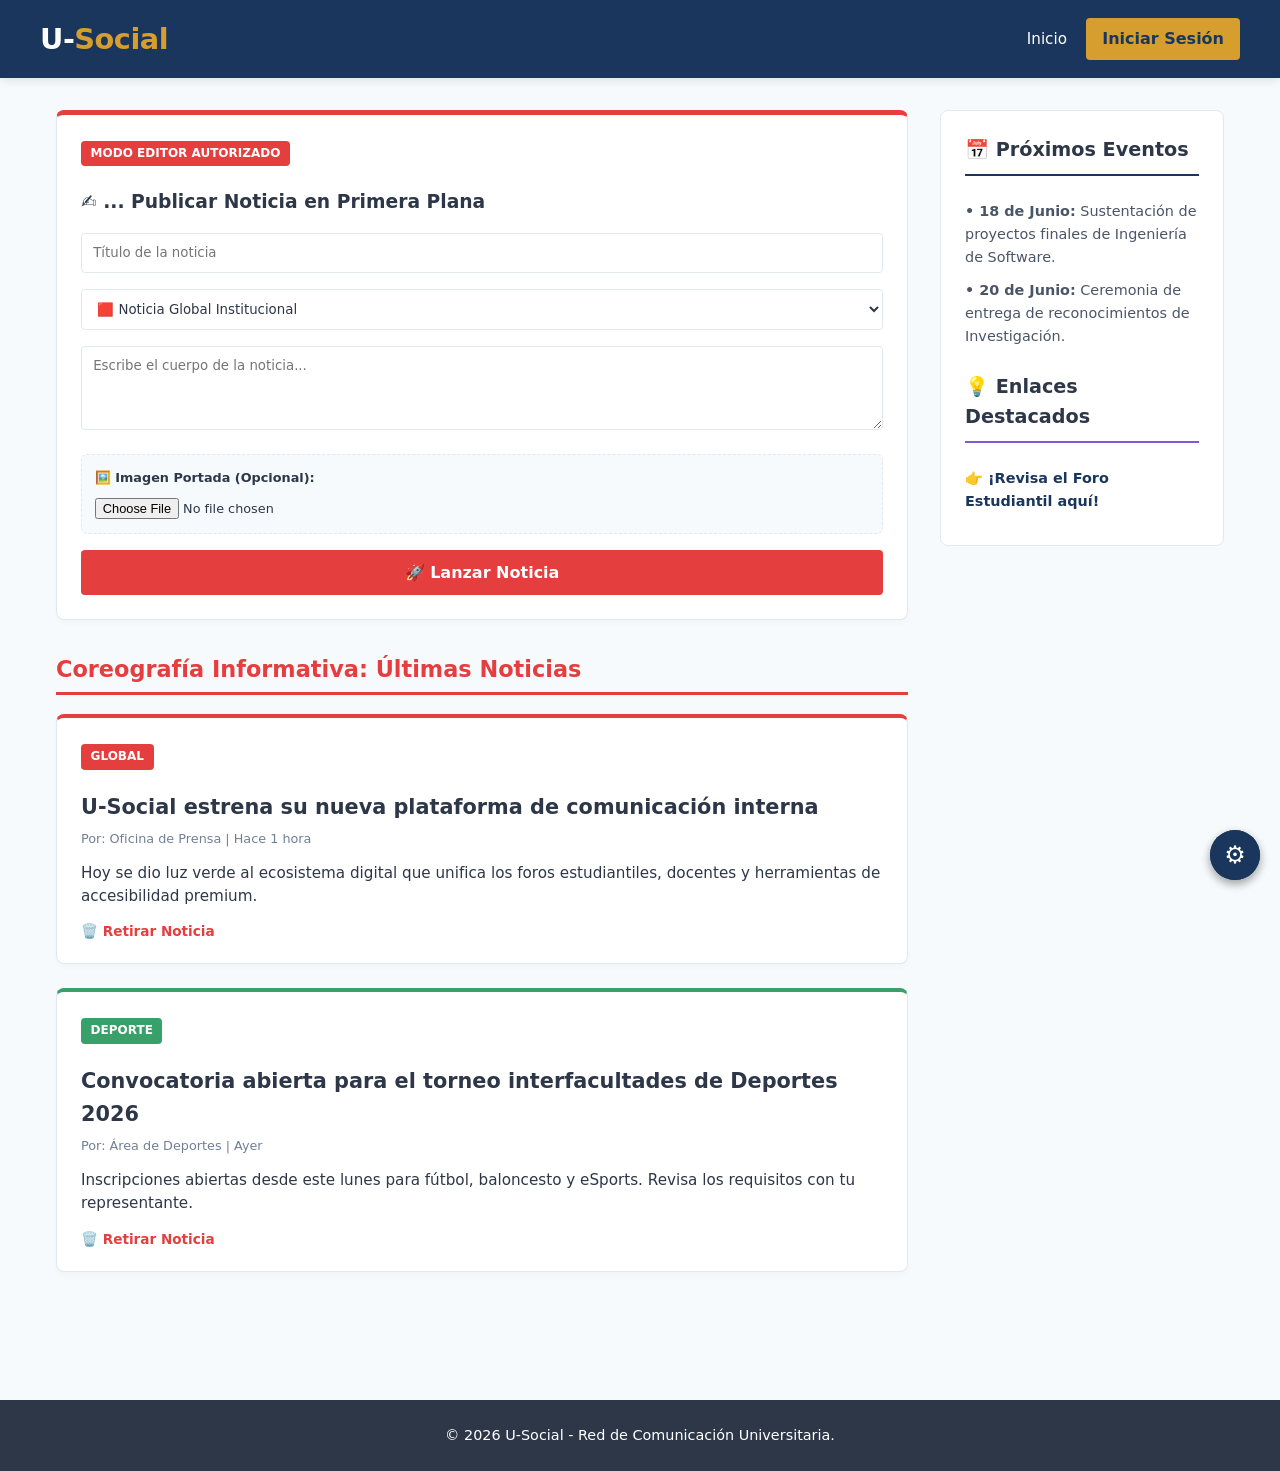
==== index.html @ 72f0b0de "Nuevo repositorio. Proyecto final" ====
<!DOCTYPE html>
<html lang="es">
<head>
    <meta charset="UTF-8">
    <meta name="viewport" content="width=device-width, initial-scale=1.0">
    <title>U-Social | Periódico Universitario</title>
    <link rel="stylesheet" href="css/styles.css">
</head>
<body>

    <!-- 1. BARRA DE NAVEGACIÓN UNIVERSAL -->
    <header class="header">
        <div class="header-container">
            <h1 class="logo" style="cursor:pointer;" onclick="window.location.href='index.html'">U-<span>Social</span></h1>
            <nav class="nav">
                <a href="index.html" class="nav-link">Inicio</a>
                <a href="#" onclick="verificarAccesoForo('estudiantes'); return false;" class="nav-link">Foro Estudiantes</a>
                <a href="#" onclick="verificarAccesoForo('profesores'); return false;" class="nav-link">Foro Profesores</a>
                <a href="pages/login.html" id="auth-btn" class="btn-auth">Iniciar Sesión</a>
            </nav>
        </div>
    </header>

    <!-- 2. CONTENEDOR PRINCIPAL -->
    <main class="main-container">
        
        <!-- COLUMNA DE NOTICIAS -->
        <section class="section-block">
            
            <!-- Contenedor del Formulario del Administrador -->
            <div id="admin-form-container"></div>

            <h3 class="block-title" style="border-bottom-color: var(--color-global); color: var(--color-global); margin-top: 1rem;">
                Coreografía Informativa: Últimas Noticias
            </h3>
            
            <!-- Contenedor del Muro de Noticias -->
            <div id="global-news-container"></div>

        </section>

        <!-- BARRA LATERAL -->
        <aside class="sidebar">
            <h4 class="sidebar-title">📅 Próximos Eventos</h4>
            <div class="card-excerpt" style="font-size: 0.9rem; color: #4a5568; margin-bottom: 1.5rem;">
                <p style="margin-bottom: 0.6rem;"><strong>• 18 de Junio:</strong> Sustentación de proyectos finales de Ingeniería de Software.</p>
                <p style="margin-bottom: 0.6rem;"><strong>• 20 de Junio:</strong> Ceremonia de entrega de reconocimientos de Investigación.</p>
            </div>

            <h4 class="sidebar-title" style="border-bottom-color: var(--color-cultura);">💡 Enlaces Destacados</h4>
            <div class="card-excerpt" style="font-size: 0.9rem;">
                <a href="#" onclick="verificarAccesoForo('estudiantes'); return false;" style="color: var(--primary); text-decoration: none; display: block; margin-bottom: 0.5rem; font-weight: 600;">👉 ¡Revisa el Foro Estudiantil aquí!</a>
            </div>
        </aside>

    </main>

    <!-- 3. CONFIGURACIÓN DE ACCESIBILIDAD -->
    <div class="accessibility-toggle" id="acc-toggle" onclick="toggleAccessibilityPanel()">⚙️</div>
    
    <div class="accessibility-panel" id="acc-panel">
        <span class="panel-close" onclick="toggleAccessibilityPanel()">✕</span>
        <h3 style="font-size: 1.1rem; margin-bottom: 1rem; font-weight: 700;">Accesibilidad</h3>
        <div class="panel-section">
            <h4>Paleta de Colores</h4>
            <select id="theme-select" class="panel-select" onchange="changeTheme(this.value)">
                <option value="light">☀️ Modo Claro</option>
                <option value="dark">🌑 Modo Oscuro Premium</option>
                <option value="warm">🍂 Modo Lectura Cálido</option>
            </select>
        </div>
        <div class="panel-section">
            <h4>Tipografía</h4>
            <select id="font-select" class="panel-select" onchange="changeFont(this.value)">
                <option value="default">Sans-serif</option>
                <option value="arial">Arial</option>
                <option value="times">Times New Roman</option>
                <option value="comic">Comic Sans</option>
            </select>
        </div>
        <div class="panel-section">
            <h4>Tamaño del Texto</h4>
            <select id="size-select" class="panel-select" onchange="changeSize(this.value)">
                <option value="normal">Normal</option>
                <option value="small">Pequeño</option>
                <option value="large">Grande</option>
            </select>
        </div>
        <div class="panel-section">
            <button id="dyslexic-btn" class="switch-btn" onclick="toggleDyslexicMode()">Modo Dislexia</button>
        </div>
    </div>

    <!-- 4. FOOTER -->
    <footer class="footer">
        <p>© 2026 U-Social - Red de Comunicación Universitaria.</p>
    </footer>

    <!-- 5. INYECCIÓN CRÍTICA DE SCRIPTS -->
    <script src="js/main.js"></script>
    <script src="js/custom.js"></script>

    <!-- MOTOR INCRUSTADO BLINDADO -->
    <script>
    document.addEventListener("DOMContentLoaded", () => {
        let usuarioActivo = null;
        try {
            const storedUser = localStorage.getItem("usuario_logeado");
            if (storedUser) usuarioActivo = JSON.parse(storedUser);
        } catch (e) {}

        const adminFormContainer = document.getElementById("admin-form-container");
        const globalNewsContainer = document.getElementById("global-news-container");

        const noticiasPorDefecto = [
            {
                id: 1,
                titulo: "U-Social estrena su nueva plataforma de comunicación interna",
                meta: "Por: Oficina de Prensa | Hace 1 hora",
                extracto: "Hoy se dio luz verde al ecosistema digital que unifica los foros estudiantiles, docentes y herramientas de accesibilidad premium.",
                categoria: "global",
                multimedia: ""
            },
            {
                id: 2,
                titulo: "Convocatoria abierta para el torneo interfacultades de Deportes 2026",
                meta: "Por: Área de Deportes | Ayer",
                extracto: "Inscripciones abiertas desde este lunes para fútbol, baloncesto y eSports. Revisa los requisitos con tu representante.",
                categoria: "deporte",
                multimedia: ""
            }
        ];

        window.noticiasGlobales = JSON.parse(localStorage.getItem("noticias_globales")) || noticiasPorDefecto;
        if (!localStorage.getItem("noticias_globales")) {
            localStorage.setItem("noticias_globales", JSON.stringify(window.noticiasGlobales));
        }

        // ACTIVACIÓN DE FUERZA BRUTA: Cambiado a true para que aparezca obligatoriamente
        if (true) {
            if (adminFormContainer) {
                adminFormContainer.innerHTML = `
                    <div class="card" style="margin-bottom: 2rem; border-top: 5px solid var(--color-global); background: var(--white); padding: 1.5rem; border-radius: 8px;">
                        <span class="tag tag-global" style="background-color: var(--color-global); color: white; padding: 0.2rem 0.6rem; font-size: 0.75rem; border-radius: 4px; font-weight: bold;">Modo Editor Autorizado</span>
                        <h3 style="margin-top: 0.5rem; margin-bottom: 1rem; font-weight:800; color: inherit;">✍ ... Publicar Noticia en Primera Plana</h3>
                        <div class="news-form">
                            <div style="margin-bottom: 1rem;">
                                <input type="text" id="news-title" placeholder="Título de la noticia" style="width:100%; padding:0.7rem; border-radius:4px; border:1px solid var(--gray); background: transparent; color: inherit;">
                            </div>
                            <div style="margin-bottom: 1rem;">
                                <select id="news-category" class="panel-select" style="padding:0.7rem; width:100%; border:1px solid var(--gray); background: transparent; color: inherit;">
                                    <option value="global">🟥 Noticia Global Institucional</option>
                                    <option value="facultad">🟦 Novedad de Facultad / Académica</option>
                                    <option value="deporte">🟩 Evento Deportivo</option>
                                    <option value="cultura">🟪 Agenda Cultural y Social</option>
                                </select>
                            </div>
                            <div style="margin-bottom: 1rem;">
                                <textarea id="news-content" placeholder="Escribe el cuerpo de la noticia..." rows="4" style="width:100%; padding:0.7rem; border-radius:4px; border:1px solid var(--gray); background: transparent; color: inherit; resize:vertical;"></textarea>
                            </div>
                            <div style="background: var(--light); padding: 0.8rem; border-radius: 6px; margin-bottom: 1rem; border: 1px dashed var(--gray);">
                                <p style="font-size: 0.8rem; font-weight: bold; margin-bottom: 0.4rem; color: inherit;">🖼️ Imagen Portada (Opcional):</p>
                                <input type="file" id="news-img" accept="image/*" style="width: 100%; font-size: 0.8rem; color: inherit;">
                            </div>
                            <button type="button" onclick="publicarNoticiaDirecta(event)" style="width:100%; background: var(--color-global); color:white; padding:0.8rem; font-size:1rem; border:none; border-radius:4px; font-weight:bold; cursor:pointer;">🚀 Lanzar Noticia</button>
                        </div>
                    </div>
                `;
            }
        }

        window.publicarNoticiaDirecta = async (e) => {
            if (e) e.preventDefault();
            const tit = document.getElementById("news-title");
            const cat = document.getElementById("news-category");
            const cont = document.getElementById("news-content");
            const img = document.getElementById("news-img");

            if (!tit.value.trim() || !cont.value.trim()) {
                alert("Por favor, llena el título y contenido.");
                return;
            }

            let b64 = "";
            if (img && img.files && img.files[0]) {
                const reader = new FileReader();
                b64 = await new Promise((res) => {
                    reader.onload = () => res(reader.result);
                    reader.readAsDataURL(img.files[0]);
                });
            }

            let miRol = usuarioActivo && usuarioActivo.role ? usuarioActivo.role.toString().toLowerCase().trim() : "";
            let fRol = "Administrador";
            if (miRol === "dean" || miRol === "decano") fRol = "Decano";
            if (miRol === "profesor" || miRol === "teacher") fRol = "Docente";

            const nuevo = {
                id: Date.now(),
                titulo: tit.value,
                meta: `Por: ${(usuarioActivo && usuarioActivo.name) || 'Dr. Alejandro Magna'} (${fRol}) | Ahora mismo`,
                extracto: cont.value,
                categoria: cat.value,
                multimedia: b64
            };

            window.noticiasGlobales.unshift(nuevo);
            localStorage.setItem("noticias_globales", JSON.stringify(window.noticiasGlobales));

            tit.value = "";
            cont.value = "";
            if (img) img.value = "";
            window.renderNoticiasDirectas();
        };

        window.renderNoticiasDirectas = () => {
            if (!globalNewsContainer) return;
            globalNewsContainer.innerHTML = "";
            window.noticiasGlobales.forEach(n => {
                let cl = `tag-${n.categoria || 'global'}`;
                let col = `var(--color-${n.categoria || 'global'})`;
                let im = n.multimedia ? `<img src="${n.multimedia}" style="width:100%; max-height:350px; object-fit:cover; border-radius:6px; margin-top:1rem; display:block;">` : "";
                
                let btnB = `<button class="btn-delete-post" onclick="borrarNoticiaDirecta(${n.id})" style="background:none; border:none; color:#e53e3e; cursor:pointer; font-size:0.85rem; font-weight:bold; margin-top:1rem; display:block; padding:0;">🗑️ Retirar Noticia</button>`;

                globalNewsContainer.innerHTML += `
                    <article class="card" style="border-top: 4px solid ${col}; margin-bottom: 1.5rem; padding: 1.5rem; border-radius: 8px; background: var(--white);">
                        <span class="tag ${cl}" style="display: inline-block; padding: 0.2rem 0.6rem; font-size: 0.75rem; border-radius: 4px; font-weight: bold; text-transform: uppercase;">${n.categoria}</span>
                        <h4 style="margin-top:0.5rem; margin-bottom:0.3rem; font-weight:700; font-size:1.3rem; color: inherit;">${n.titulo}</h4>
                        <p style="font-size:0.8rem; color:#718096; margin-bottom: 0.8rem;">${n.meta}</p>
                        <p style="white-space: pre-wrap; font-size:0.95rem; line-height:1.5; color: inherit;">${n.extracto}</p>
                        ${im} ${btnB}
                    </article>
                `;
            });
        };

        window.borrarNoticiaDirecta = (id) => {
            if (confirm("¿Retirar noticia?")) {
                window.noticiasGlobales = window.noticiasGlobales.filter(n => n.id !== id);
                localStorage.setItem("noticias_globales", JSON.stringify(window.noticiasGlobales));
                window.renderNoticiasDirectas();
            }
        };

        window.renderNoticiasDirectas();
    });
    </script>
</body>
</html>
---- css/styles.css ----
/* ==========================================================================
   1. VARIABLES DE DISEÑO (Para cambiar colores y fuentes de toda la app rápido)
   ========================================================================== */
:root {
    --primary: #1a365d;       /* Azul Universitario Principal */
    --accent: #d69e2e;        /* Dorado/Amarillo para detalles y botones */
    --dark: #2d3748;          /* Color del texto principal */
    --light: #f7fafc;         /* Color de fondo de la aplicación */
    --white: #ffffff;
    --gray: #e2e8f0;          /* Gris claro para bordes y separadores */
    
    /* Colores temáticos para las secciones */
    --color-global: #e53e3e;   /* Rojo */
    --color-facultad: #3182ce; /* Azul */
    --color-deporte: #38a169;  /* Verde */
    --color-cultura: #805ad5;  /* Morado */
}

/* ==========================================================================
   2. RESETEO BÁSICO & CONFIGURACIÓN GLOBAL
   ========================================================================== */
* {
    margin: 0;
    padding: 0;
    box-sizing: border-box;
    font-family: 'Segoe UI', system-ui, -apple-system, sans-serif;
}

body {
    background-color: var(--light);
    color: var(--dark);
    line-height: 1.6;
}

/* ==========================================================================
   3. BARRA DE NAVEGACIÓN (HEADER & NAVBAR)
   ========================================================================== */
.header {
    background-color: var(--primary);
    color: var(--white);
    padding: 1rem 2rem;
    position: sticky;
    top: 0;
    z-index: 100;
    box-shadow: 0 2px 10px rgba(0,0,0,0.1);
}

.header-container {
    max-width: 1200px;
    margin: 0 auto;
    display: flex;
    justify-content: space-between;
    align-items: center;
}

.logo {
    font-size: 1.8rem;
    font-weight: 800;
    letter-spacing: -0.5px;
}

.logo span {
    color: var(--accent);
}

.nav {
    display: flex;
    align-items: center;
    gap: 1.2rem;
}

.nav-link {
    color: var(--white);
    text-decoration: none;
    font-weight: 500;
    font-size: 0.95rem;
    transition: color 0.3s ease;
}

.nav-link:hover {
    color: var(--accent);
}

/* Botón Dinámico de Autenticación / Perfil */
.btn-auth {
    background-color: var(--accent);
    color: var(--primary);
    padding: 0.5rem 1rem;
    border-radius: 4px;
    text-decoration: none;
    font-weight: 600;
    transition: transform 0.2s ease, background-color 0.2s ease;
}

.btn-auth:hover {
    transform: scale(1.05);
    background-color: #ecc94b;
}

/* ==========================================================================
   4. DISTRIBUCIÓN PRINCIPAL (GRID DEL PERIÓDICO)
   ========================================================================== */
.main-container {
    max-width: 1200px;
    margin: 2rem auto;
    padding: 0 1rem;
    display: grid;
    grid-template-columns: 3fr 1fr; /* 3 partes para contenido, 1 para barra lateral */
    gap: 2rem;
}

.section-block {
    margin-bottom: 2.5rem;
}

.block-title {
    font-size: 1.4rem;
    border-bottom: 3px solid var(--primary);
    padding-bottom: 0.3rem;
    margin-bottom: 1.2rem;
    color: var(--primary);
    font-weight: 700;
}

/* ==========================================================================
   5. TARJETAS DE NOTICIAS & PUBLICACIONES (CARDS)
   ========================================================================== */
.card {
    background: var(--white);
    padding: 1.5rem;
    border-radius: 8px;
    box-shadow: 0 4px 6px rgba(0,0,0,0.02);
    border: 1px solid var(--gray);
    margin-bottom: 1rem;
}

.main-card {
    border-top: 5px solid var(--color-global);
}

/* Sub-cuadrícula para bloques secundarios (Deportes, Facultades, etc.) */
.secondary-grid {
    display: grid;
    grid-template-columns: 1fr 1fr;
    gap: 1.5rem;
}

/* Etiquetas (Badges) de categorías */
.tag {
    display: inline-block;
    color: var(--white);
    font-size: 0.75rem;
    padding: 0.2rem 0.6rem;
    border-radius: 4px;
    font-weight: bold;
    margin-bottom: 0.8rem;
    text-transform: uppercase;
}
.tag-global { background-color: var(--color-global); }
.tag-facultad { background-color: var(--color-facultad); }
.tag-deporte { background-color: var(--color-deporte); }
.tag-cultura { background-color: var(--color-cultura); }

.card-title {
    margin-bottom: 0.5rem;
    color: #1a202c;
    font-size: 1.25rem;
}

.card-meta {
    font-size: 0.85rem;
    color: #718096;
    margin-bottom: 1rem;
}

.card-excerpt {
    color: #4a5568;
    font-size: 0.95rem;
}

/* ==========================================================================
   6. BARRA LATERAL (SIDEBAR) & TARJETAS DE USUARIO
   ========================================================================== */
.sidebar {
    background-color: var(--white);
    padding: 1.5rem;
    border-radius: 8px;
    border: 1px solid var(--gray);
    height: fit-content;
}

.sidebar-title {
    border-bottom: 2px solid var(--primary);
    padding-bottom: 0.5rem;
    margin-bottom: 1.5rem;
    font-size: 1.2rem;
}

/* Tarjeta miniatura de perfil (Estilo Red Social) */
.profile-preview-card {
    display: flex;
    gap: 1rem;
    margin-bottom: 1.5rem;
    padding-bottom: 1.5rem;
    border-bottom: 1px solid var(--gray);
}

.profile-preview-card:last-child {
    border-bottom: none;
    margin-bottom: 0;
}

.avatar-mini {
    width: 45px;
    height: 45px;
    border-radius: 50%;
    color: var(--white);
    display: flex;
    justify-content: center;
    align-items: center;
    font-weight: bold;
    font-size: 1rem;
    flex-shrink: 0;
    box-shadow: 0 2px 5px rgba(0,0,0,0.1);
}

.profile-info h5 {
    color: #1a202c;
    font-size: 1rem;
    font-weight: 600;
}

/* Etiquetas por tipo de usuario */
.user-badge {
    font-size: 0.72rem;
    font-weight: bold;
    display: inline-block;
    padding: 0.1rem 0.4rem;
    border-radius: 4px;
    margin: 0.2rem 0 0.5rem 0;
}
.badge-rep { background-color: #fef3c7; color: #d97706; }
.badge-dean { background-color: #e0e7ff; color: #4338ca; }
.badge-student { background-color: #e1f5fe; color: #0288d1; }
.badge-teacher { background-color: #e8f5e9; color: #2e7d32; }

.comment-text {
    font-size: 0.85rem;
    font-style: italic;
    color: #4a5568;
}

/* ==========================================================================
   7. PIE DE PÁGINA (FOOTER)
   ========================================================================== */
.footer {
    background-color: var(--dark);
    color: var(--white);
    text-align: center;
    padding: 1.5rem;
    margin-top: 4rem;
    font-size: 0.9rem;
}

/* ==========================================================================
   8. 📱 DISEÑO RESPONSIVO (MEDIA QUERIES)
   ========================================================================== */
@media (max-width: 768px) {
    /* El diseño de dos columnas pasa a una sola columna */
    .main-container {
        grid-template-columns: 1fr;
        margin: 1rem auto;
    }
    
    /* Las rejillas secundarias se colapsan verticalmente */
    .secondary-grid {
        grid-template-columns: 1fr;
        gap: 1rem;
    }

    /* El menú de navegación se centra y se ajusta a pantallas táctiles */
    .header-container {
        flex-direction: column;
        gap: 1rem;
    }
    
    .nav {
        flex-wrap: wrap;
        justify-content: center;
        gap: 0.8rem;
    }
    
    .logo {
        font-size: 1.6rem;
    }
}

/* ==========================================================================
/* ACCESIBILIDAD Y PERSONALIZACIÓN GLOBAL (FINAL ACTUALIZADO)
/* ========================================================================== */

body.font-arial, body.font-arial * { 
    font-family: 'Arial', 'Helvetica Neue', Helvetica, sans-serif !important; 
}

body.font-comic, body.font-comic * { 
    font-family: 'Comic Sans MS', 'Chalkboard SE', 'Comic Neue', cursive !important; 
}

body.font-times, body.font-times * { 
    font-family: 'Times New Roman', Times, Baskerville, Georgia, serif !important; 
}

body.mode-dyslexic, body.mode-dyslexic * {
    font-family: 'Comic Sans MS', 'Comic Neue', sans-serif !important;
    letter-spacing: 0.15ch !important;
    word-spacing: 1.25ex !important;
    line-height: 1.8 !important;
}

/* Panel de Accesibilidad Flotante */
.accessibility-panel {
    position: fixed;
    bottom: 20px;
    right: 20px;
    background: var(--white);
    border: 2px solid var(--primary);
    border-radius: 8px;
    padding: 1rem;
    box-shadow: 0 4px 20px rgba(0,0,0,0.15);
    z-index: 9999;
    max-width: 250px;
    display: none;
}

.accessibility-toggle {
    position: fixed;
    bottom: 20px;
    right: 20px;
    background: var(--primary);
    color: white;
    width: 50px;
    height: 50px;
    border-radius: 50%;
    display: flex;
    justify-content: center;
    align-items: center;
    font-size: 1.5rem;
    cursor: pointer;
    box-shadow: 0 4px 10px rgba(0,0,0,0.2);
    z-index: 10000;
    transition: transform 0.3s;
}

.accessibility-toggle:hover { transform: scale(1.1); }
.panel-close { float: right; cursor: pointer; font-weight: bold; color: #e53e3e; }
.panel-section { margin-bottom: 1rem; }
.panel-section h4 { margin-bottom: 0.3rem; color: var(--primary); font-size: 0.9rem; }
.panel-select { width: 100%; padding: 0.4rem; border-radius: 4px; border: 1px solid var(--gray); }

.switch-btn {
    background: var(--light);
    border: 1px solid var(--gray);
    padding: 0.5rem;
    width: 100%;
    border-radius: 4px;
    cursor: pointer;
    font-weight: bold;
}
.switch-btn.active {
    background: #38a169;
    color: white;
}
/* --- Control de Tamaños de Texto Reales --- */
body.size-small { font-size: 0.85em !important; }
body { font-size: 1em; transition: font-size 0.15s ease; } /* Tamaño base normal */
body.size-large { font-size: 1.2em !important; }

/* ==========================================================================
   TEMA OSCURO PREMIUM (AL FINAL DEL ARCHIVO)
   ========================================================================== */
body.theme-dark {
    background-color: #121824 !important;
    color: #f7fafc !important;
}

/* Encabezado / Barra de Navegación */
body.theme-dark .header {
    background: #1a202c !important;
    border-bottom: 2px solid #2d3748 !important;
    box-shadow: 0 4px 6px -1px rgba(0, 0, 0, 0.2) !important;
}

body.theme-dark .nav-link {
    color: #e2e8f0 !important;
}

body.theme-dark .nav-link:hover {
    color: #4fd1c5 !important;
}

/* Tarjetas, Cajas Laterales y Paneles */
body.theme-dark .card, 
body.theme-dark .sidebar-box, 
body.theme-dark .accessibility-panel { 
    background: #1a202c !important; 
    color: #f7fafc !important;
    border-color: #2d3748 !important;
    box-shadow: 0 4px 12px rgba(0, 0, 0, 0.3) !important;
}

/* Textos secundarios y metadatos */
body.theme-dark p, 
body.theme-dark .card-excerpt, 
body.theme-dark .card-meta,
body.theme-dark .block-title { 
    color: #cbd5e0 !important; 
}

/* Entradas de texto, áreas de texto y selectores */
body.theme-dark input, 
body.theme-dark textarea, 
body.theme-dark select,
body.theme-dark .panel-select {
    background: #2d3748 !important;
    color: #ffffff !important;
    border: 1px solid #4a5568 !important;
}

body.theme-dark input::placeholder, 
body.theme-dark textarea::placeholder {
    color: #a0aec0 !important;
}

/* Ajustes especiales para el panel de configuración dentro del Modo Oscuro */
body.theme-dark .accessibility-panel h3,
body.theme-dark .accessibility-panel h4 {
    color: #4fd1c5 !important;
}

body.theme-dark .switch-btn {
    background: #2d3748 !important;
    color: #edf2f7 !important;
    border-color: #4a5568 !important;
}

body.theme-dark .switch-btn.active {
    background: #38a169 !important;
    color: white !important;
}
/* ==========================================================================
   REFUERZO ULTRA PARA FOROS Y TEXTOS REBELDES EN MODO OSCURO
   ========================================================================== */
body.theme-dark h1, 
body.theme-dark h2, 
body.theme-dark h3, 
body.theme-dark h4, 
body.theme-dark h5, 
body.theme-dark h6 {
    color: #ffffff !important; /* Blanquea todos los títulos de raíz */
}

/* Forzar que los textos de las tarjetas del foro y sus metadatos se vean claros */
body.theme-dark .forum-post,
body.theme-dark .reply-box,
body.theme-dark .topic-meta,
body.theme-dark span,
body.theme-dark small {
    color: #e2e8f0 !important;
}

/* Si tienes enlaces o textos de "Publicado por:" en gris oscuro, esto los rescata */
body.theme-dark .card-meta, 
body.theme-dark [style*="color"] {
    /* Detecta si algún elemento traía color gris oscuro por línea y lo suaviza */
    color: #cbd5e0 !important; 
}

/* Asegurar que las cajas de texto donde escribes en el foro no tengan letras oscuras */
body.theme-dark form input,
body.theme-dark form textarea,
body.theme-dark form select {
    color: #ffffff !important;
    background-color: #2d3748 !important;
}

/* Corrección de etiquetas de rol dentro del foro si se quedan oscuras */
body.theme-dark .user-badge {
    color: #ffffff !important;
    text-shadow: 1px 1px 2px rgba(0,0,0,0.5);
}
/* ==========================================================================
   ¡SOLUCIÓN DEFINITIVA! APAGÓN DE FONDOS REBELDES EN LOS FOROS
   ========================================================================== */

/* Oscurece el contenedor principal del foro, la sección de debates y los artículos */
body.theme-dark .forum-container,
body.theme-dark .forum-main,
body.theme-dark .forum-post,
body.theme-dark .forum-box,
body.theme-dark article,
body.theme-dark .card {
    background-color: #1a202c !important; /* Gris oscuro idéntico al fondo premium */
    border: 1px solid #2d3748 !important;   /* Borde sutil para que no se pegue todo */
    box-shadow: 0 4px 6px rgba(0, 0, 0, 0.2) !important;
}

/* Oscurece el fondo del formulario donde se crean los nuevos temas */
body.theme-dark .forum-form-container,
body.theme-dark #forum-form,
body.theme-dark .create-post-box {
    background-color: #1a202c !important;
    border-color: #2d3748 !important;
}

/* Si usaste listas ordenadas o desordenadas para los temas del foro */
body.theme-dark .forum-list,
body.theme-dark .forum-item {
    background-color: #1a202c !important;
    border-bottom: 1px solid #2d3748 !important;
}

/* Asegurar que el área de visualización general del foro no herede fondos claros */
body.theme-dark main,
body.theme-dark .wrapper {
    background-color: #121824 !important;
}
/* ==========================================================================
   ¡APAGÓN TOTAL DE ESPECIFICIDAD! (Fuerza bruta para fondos rebeldes)
   ========================================================================== */

/* Buscamos la etiqueta principal de contenido y obligamos a TODOS sus elementos 
   hijos directos e indirectos a soltar el fondo claro */
body.theme-dark main *, 
body.theme-dark #main-content *,
body.theme-dark .container *,
body.theme-dark .wrapper * {
    /* Si el elemento tenía un fondo blanco o gris muy claro, lo obligamos a oscurecerse */
    background-color: #1a202c !important;
}

/* Evitamos que los botones, etiquetas de rol o inputs se rompan con la regla anterior */
body.theme-dark button,
body.theme-dark .btn,
body.theme-dark input,
body.theme-dark select,
body.theme-dark textarea,
body.theme-dark .accessibility-panel,
body.theme-dark .accessibility-toggle {
    /* Mantiene sus colores específicos de control */
    background-color: initial; 
}

/* Si tu fondo del foro usa variables CSS, las saboteamos aquí mismo */
body.theme-dark {
    --white: #1a202c !important;
    --light: #121824 !important;
    --background: #121824 !important;
}


/* ==========================================================================
   🚨 PARCHES DE COMPATIBILIDAD CON EL MOTOR DINÁMICO (FOROS & PERFILES)
   ========================================================================== */

/* 1. Corrección para los textos e inputs dinámicos en Modo Oscuro */
body.theme-dark select option,
body.theme-dark .panel-select option {
    background-color: #1a202c !important;
    color: #edf2f7 !important;
}

/* 2. Protección para la jerarquía visual de comentarios (Respuestas) */
body.theme-dark .comments-list div,
body.theme-dark main .comments-list > div {
    background-color: #2d3748 !important; /* Gris intermedio para resaltar el comentario */
    border-left: 3px solid #4a5568 !important;
    color: #edf2f7 !important;
}

body.theme-warm .comments-list div,
body.theme-warm main .comments-list > div {
    background-color: #f3e9dc !important; /* Sepia suave para el comentario */
    border-left: 3px solid #c5a880 !important;
    color: #4a2c11 !important;
}

/* 3. Mantener el color rojo de peligro en los botones de borrado dinámicos */
body.theme-dark .btn-delete,
body.theme-dark .btn-delete-post,
body.theme-dark main .btn-delete,
body.theme-dark main .btn-delete-post {
    color: #fc8181 !important; /* Rojo claro/pastel muy visible sobre fondo oscuro */
}

body.theme-warm .btn-delete,
body.theme-warm .btn-delete-post,
body.theme-warm main .btn-delete,
body.theme-warm main .btn-delete-post {
    color: #9b2c2c !important; /* Rojo ladrillo oscuro de alta legibilidad sobre sepia */
}

/* 4. Estilos adicionales para los inputs multimedia del perfil */
.news-form input[type="file"] {
    color: inherit;
    font-size: 0.85rem;
}
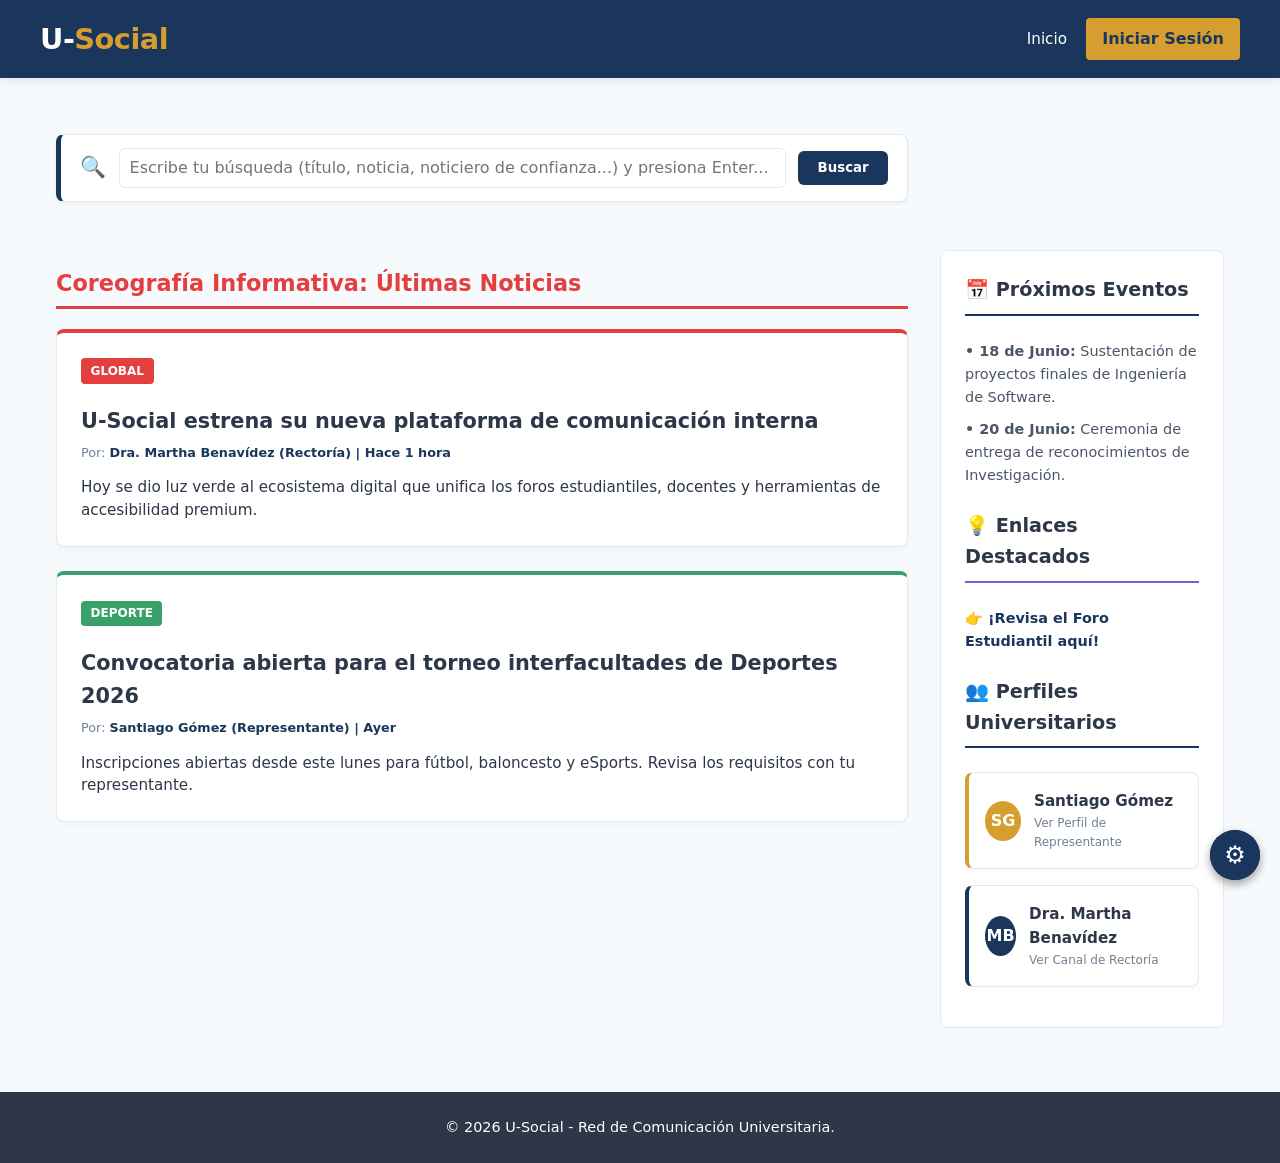
==== commit a9e7bdf5: "actyalización" ====
--- a/index.html
+++ b/index.html
@@ -8,38 +8,42 @@
 </head>
 <body>
 
-    <!-- 1. BARRA DE NAVEGACIÓN UNIVERSAL -->
     <header class="header">
         <div class="header-container">
             <h1 class="logo" style="cursor:pointer;" onclick="window.location.href='index.html'">U-<span>Social</span></h1>
             <nav class="nav">
                 <a href="index.html" class="nav-link">Inicio</a>
                 <a href="#" onclick="verificarAccesoForo('estudiantes'); return false;" class="nav-link">Foro Estudiantes</a>
-                <a href="#" onclick="verificarAccesoForo('profesores'); return false;" class="nav-link">Foro Profesores</a>
+                <a href="#" onclick="verificarAccAccessoForo('profesores'); return false;" class="nav-link">Foro Profesores</a>
                 <a href="pages/login.html" id="auth-btn" class="btn-auth">Iniciar Sesión</a>
             </nav>
         </div>
     </header>
 
-    <!-- 2. CONTENEDOR PRINCIPAL -->
-    <main class="main-container">
+    <div class="main-container" style="padding-top: 1.5rem; padding-bottom: 0;">
+        <div class="card" style="width: 100%; padding: 0.8rem 1.2rem; border-left: 5px solid var(--primary); background: var(--white); border-radius: 8px; box-shadow: 0 2px 4px rgba(0,0,0,0.05);">
+            <div style="display: flex; gap: 0.8rem; align-items: center;">
+                <span style="font-size: 1.3rem;">🔍</span>
+                <input type="text" id="global-search" placeholder="Escribe tu búsqueda (título, noticia, noticiero de confianza...) y presiona Enter..." style="width: 100%; padding: 0.6rem; border-radius: 6px; border: 1px solid var(--gray); background: transparent; color: inherit; font-size: 1rem; outline: none;">
+                <button type="button" onclick="ejecutarBusquedaEstiloYouTube()" style="background: var(--primary); color: white; border: none; padding: 0.6rem 1.2rem; border-radius: 6px; font-weight: bold; cursor: pointer;">Buscar</button>
+            </div>
+        </div>
+    </div>
+
+    <!-- VISTA PRINCIPAL RESTAURADA -->
+    <main class="main-container" id="vista-inicio-dashboard">
         
-        <!-- COLUMNA DE NOTICIAS -->
         <section class="section-block">
-            
-            <!-- Contenedor del Formulario del Administrador -->
+            <!-- Bloque seguro para el panel de administración -->
             <div id="admin-form-container"></div>
 
             <h3 class="block-title" style="border-bottom-color: var(--color-global); color: var(--color-global); margin-top: 1rem;">
                 Coreografía Informativa: Últimas Noticias
             </h3>
             
-            <!-- Contenedor del Muro de Noticias -->
             <div id="global-news-container"></div>
-
         </section>
 
-        <!-- BARRA LATERAL -->
         <aside class="sidebar">
             <h4 class="sidebar-title">📅 Próximos Eventos</h4>
             <div class="card-excerpt" style="font-size: 0.9rem; color: #4a5568; margin-bottom: 1.5rem;">
@@ -48,16 +52,53 @@
             </div>
 
             <h4 class="sidebar-title" style="border-bottom-color: var(--color-cultura);">💡 Enlaces Destacados</h4>
-            <div class="card-excerpt" style="font-size: 0.9rem;">
+            <div class="card-excerpt" style="font-size: 0.9rem; margin-bottom: 1.5rem;">
                 <a href="#" onclick="verificarAccesoForo('estudiantes'); return false;" style="color: var(--primary); text-decoration: none; display: block; margin-bottom: 0.5rem; font-weight: 600;">👉 ¡Revisa el Foro Estudiantil aquí!</a>
             </div>
+
+            <!-- TARJETAS CON REDIRECCIÓN DINÁMICA DE PERFILES -->
+            <h4 class="sidebar-title" style="border-bottom-color: var(--primary);">👥 Perfiles Universitarios</h4>
+            
+            <a href="pages/perfil.html?user=representante" style="text-decoration: none; color: inherit; display: block; margin-bottom: 1rem;">
+                <div class="card" style="padding: 1rem; cursor: pointer; border-left: 4px solid var(--accent);">
+                    <div style="display: flex; align-items: center; gap: 0.8rem;">
+                        <div style="width: 40px; height: 40px; background: var(--accent); color: white; border-radius: 50%; display: flex; align-items: center; justify-content: center; font-weight: bold;">SG</div>
+                        <div>
+                            <h5 style="margin: 0; font-size: 0.95rem; font-weight: bold;">Santiago Gómez</h5>
+                            <p style="margin: 0; font-size: 0.75rem; color: #718096;">Ver Perfil de Representante</p>
+                        </div>
+                    </div>
+                </div>
+            </a>
+
+            <a href="pages/perfil.html?user=rectoria" style="text-decoration: none; color: inherit; display: block;">
+                <div class="card" style="padding: 1rem; cursor: pointer; border-left: 4px solid var(--primary);">
+                    <div style="display: flex; align-items: center; gap: 0.8rem;">
+                        <div style="width: 40px; height: 40px; background: var(--primary); color: white; border-radius: 50%; display: flex; align-items: center; justify-content: center; font-weight: bold;">MB</div>
+                        <div>
+                            <h5 style="margin: 0; font-size: 0.95rem; font-weight: bold;">Dra. Martha Benavídez</h5>
+                            <p style="margin: 0; font-size: 0.75rem; color: #718096;">Ver Canal de Rectoría</p>
+                        </div>
+                    </div>
+                </div>
+            </a>
         </aside>
-
     </main>
 
-    <!-- 3. CONFIGURACIÓN DE ACCESIBILIDAD -->
+    <!-- ARQUITECTURA DE RESULTADOS AISLADA TIPO YOUTUBE -->
+    <main class="main-container" id="vista-resultados-youtube" style="display: none; grid-template-columns: 1fr;">
+        <section class="section-block" style="width: 100%;">
+            <div style="display: flex; justify-content: space-between; align-items: center; margin-bottom: 1.5rem; border-bottom: 2px solid var(--gray); padding-bottom: 0.8rem;">
+                <h2 id="titulo-busqueda" style="font-weight: 800; font-size: 1.6rem; color: inherit;">🔍 Resultados de la búsqueda</h2>
+                <button onclick="volverAlInicioNormal()" style="background: #4a5568; color: white; border: none; padding: 0.5rem 1rem; border-radius: 6px; font-weight: bold; cursor: pointer;">← Volver al Inicio</button>
+            </div>
+            
+            <div id="youtube-results-container"></div>
+        </section>
+    </main>
+
+    <!-- PANEL DE ACCESIBILIDAD -->
     <div class="accessibility-toggle" id="acc-toggle" onclick="toggleAccessibilityPanel()">⚙️</div>
-    
     <div class="accessibility-panel" id="acc-panel">
         <span class="panel-close" onclick="toggleAccessibilityPanel()">✕</span>
         <h3 style="font-size: 1.1rem; margin-bottom: 1rem; font-weight: 700;">Accesibilidad</h3>
@@ -91,58 +132,70 @@
         </div>
     </div>
 
-    <!-- 4. FOOTER -->
     <footer class="footer">
         <p>© 2026 U-Social - Red de Comunicación Universitaria.</p>
     </footer>
 
-    <!-- 5. INYECCIÓN CRÍTICA DE SCRIPTS -->
     <script src="js/main.js"></script>
     <script src="js/custom.js"></script>
 
-    <!-- MOTOR INCRUSTADO BLINDADO -->
+    <!-- MOTOR DE PUBLICACIONES CON ENLACES INTERACTIVOS A LOS PERFILES -->
     <script>
     document.addEventListener("DOMContentLoaded", () => {
         let usuarioActivo = null;
         try {
-            const storedUser = localStorage.getItem("usuario_logeado");
+            const storedUser = localStorage.getItem("usuarioSesion");
             if (storedUser) usuarioActivo = JSON.parse(storedUser);
-        } catch (e) {}
+        } catch (e) { console.error("Error al leer la sesión en portada:", e); }
 
         const adminFormContainer = document.getElementById("admin-form-container");
         const globalNewsContainer = document.getElementById("global-news-container");
-
+        
+        const vistaInicio = document.getElementById("vista-inicio-dashboard");
+        const vistaResultados = document.getElementById("vista-resultados-youtube");
+        const youtubeResultsContainer = document.getElementById("youtube-results-container");
+        const searchInput = document.getElementById("global-search");
+        const tituloBusqueda = document.getElementById("titulo-busqueda");
+
+        // Noticias base vinculadas a perfiles del ecosistema
         const noticiasPorDefecto = [
             {
                 id: 1,
+                autorUsername: "rectoria",
                 titulo: "U-Social estrena su nueva plataforma de comunicación interna",
-                meta: "Por: Oficina de Prensa | Hace 1 hora",
+                meta: "Por: Dra. Martha Benavídez (Rectoría) | Hace 1 hora",
                 extracto: "Hoy se dio luz verde al ecosistema digital que unifica los foros estudiantiles, docentes y herramientas de accesibilidad premium.",
                 categoria: "global",
                 multimedia: ""
             },
             {
                 id: 2,
+                autorUsername: "representante",
                 titulo: "Convocatoria abierta para el torneo interfacultades de Deportes 2026",
-                meta: "Por: Área de Deportes | Ayer",
+                meta: "Por: Santiago Gómez (Representante) | Ayer",
                 extracto: "Inscripciones abiertas desde este lunes para fútbol, baloncesto y eSports. Revisa los requisitos con tu representante.",
                 categoria: "deporte",
                 multimedia: ""
             }
         ];
 
-        window.noticiasGlobales = JSON.parse(localStorage.getItem("noticias_globales")) || noticiasPorDefecto;
-        if (!localStorage.getItem("noticias_globales")) {
-            localStorage.setItem("noticias_globales", JSON.stringify(window.noticiasGlobales));
+        try {
+            window.noticiasGlobales = JSON.parse(localStorage.getItem("noticias_globales"));
+            if (!window.noticiasGlobales || !Array.isArray(window.noticiasGlobales)) {
+                window.noticiasGlobales = noticiasPorDefecto;
+                localStorage.setItem("noticias_globales", JSON.stringify(window.noticiasGlobales));
+            }
+        } catch (e) {
+            window.noticiasGlobales = noticiasPorDefecto;
         }
 
-        // ACTIVACIÓN DE FUERZA BRUTA: Cambiado a true para que aparezca obligatoriamente
-        if (true) {
+        // CONTROL DE ACCESO AL FORMULARIO
+        if (usuarioActivo && usuarioActivo.rol === "admin") {
             if (adminFormContainer) {
                 adminFormContainer.innerHTML = `
                     <div class="card" style="margin-bottom: 2rem; border-top: 5px solid var(--color-global); background: var(--white); padding: 1.5rem; border-radius: 8px;">
                         <span class="tag tag-global" style="background-color: var(--color-global); color: white; padding: 0.2rem 0.6rem; font-size: 0.75rem; border-radius: 4px; font-weight: bold;">Modo Editor Autorizado</span>
-                        <h3 style="margin-top: 0.5rem; margin-bottom: 1rem; font-weight:800; color: inherit;">✍ ... Publicar Noticia en Primera Plana</h3>
+                        <h3 style="margin-top: 0.5rem; margin-bottom: 1rem; font-weight:800; color: inherit;">✍️ Publicar Noticia en Primera Plana</h3>
                         <div class="news-form">
                             <div style="margin-bottom: 1rem;">
                                 <input type="text" id="news-title" placeholder="Título de la noticia" style="width:100%; padding:0.7rem; border-radius:4px; border:1px solid var(--gray); background: transparent; color: inherit;">
@@ -167,10 +220,14 @@
                     </div>
                 `;
             }
+        } else {
+            if (adminFormContainer) adminFormContainer.innerHTML = "";
         }
 
         window.publicarNoticiaDirecta = async (e) => {
             if (e) e.preventDefault();
+            if (!usuarioActivo || usuarioActivo.rol !== "admin") return;
+
             const tit = document.getElementById("news-title");
             const cat = document.getElementById("news-category");
             const cont = document.getElementById("news-content");
@@ -190,16 +247,12 @@
                 });
             }
 
-            let miRol = usuarioActivo && usuarioActivo.role ? usuarioActivo.role.toString().toLowerCase().trim() : "";
-            let fRol = "Administrador";
-            if (miRol === "dean" || miRol === "decano") fRol = "Decano";
-            if (miRol === "profesor" || miRol === "teacher") fRol = "Docente";
-
             const nuevo = {
                 id: Date.now(),
-                titulo: tit.value,
-                meta: `Por: ${(usuarioActivo && usuarioActivo.name) || 'Dr. Alejandro Magna'} (${fRol}) | Ahora mismo`,
-                extracto: cont.value,
+                autorUsername: "rectoria", // Vinculado al canal oficial de Rectoría
+                titulo: tit.value.trim(),
+                meta: `Por: Dra. Martha Benavídez (Rectoría) | Ahora mismo`,
+                extracto: cont.value.trim(),
                 categoria: cat.value,
                 multimedia: b64
             };
@@ -207,43 +260,134 @@
             window.noticiasGlobales.unshift(nuevo);
             localStorage.setItem("noticias_globales", JSON.stringify(window.noticiasGlobales));
 
-            tit.value = "";
-            cont.value = "";
+            if (tit) tit.value = "";
+            if (cont) cont.value = "";
             if (img) img.value = "";
-            window.renderNoticiasDirectas();
-        };
-
-        window.renderNoticiasDirectas = () => {
+            
+            window.volverAlInicioNormal();
+        };
+
+        // RENDERS OPTIMIZADOS CON ENLACE DINÁMICO REAL (href="pages/perfil.html?user=...")
+        window.renderNoticiasDirectas = (lista) => {
             if (!globalNewsContainer) return;
             globalNewsContainer.innerHTML = "";
-            window.noticiasGlobales.forEach(n => {
-                let cl = `tag-${n.categoria || 'global'}`;
+            
+            lista.forEach(n => {
                 let col = `var(--color-${n.categoria || 'global'})`;
                 let im = n.multimedia ? `<img src="${n.multimedia}" style="width:100%; max-height:350px; object-fit:cover; border-radius:6px; margin-top:1rem; display:block;">` : "";
                 
-                let btnB = `<button class="btn-delete-post" onclick="borrarNoticiaDirecta(${n.id})" style="background:none; border:none; color:#e53e3e; cursor:pointer; font-size:0.85rem; font-weight:bold; margin-top:1rem; display:block; padding:0;">🗑️ Retirar Noticia</button>`;
+                const esAdmin = usuarioActivo && usuarioActivo.rol === "admin";
+                const botonBorrar = esAdmin ? `<button class="btn-delete-post" onclick="borrarNoticiaDirecta(${n.id}, false)" style="background:none; border:none; color:#e53e3e; cursor:pointer; font-size:0.85rem; font-weight:bold; margin-top:1rem; display:block; padding:0;">🗑️ Retirar Noticia</button>` : "";
+                
+                let targetUser = n.autorUsername || "rectoria";
+                let textoFiltro = n.meta.replace("Por: ", "");
 
                 globalNewsContainer.innerHTML += `
                     <article class="card" style="border-top: 4px solid ${col}; margin-bottom: 1.5rem; padding: 1.5rem; border-radius: 8px; background: var(--white);">
-                        <span class="tag ${cl}" style="display: inline-block; padding: 0.2rem 0.6rem; font-size: 0.75rem; border-radius: 4px; font-weight: bold; text-transform: uppercase;">${n.categoria}</span>
+                        <span class="tag tag-${n.categoria}" style="display: inline-block; padding: 0.2rem 0.6rem; font-size: 0.75rem; border-radius: 4px; font-weight: bold; text-transform: uppercase;">${n.categoria}</span>
                         <h4 style="margin-top:0.5rem; margin-bottom:0.3rem; font-weight:700; font-size:1.3rem; color: inherit;">${n.titulo}</h4>
-                        <p style="font-size:0.8rem; color:#718096; margin-bottom: 0.8rem;">${n.meta}</p>
+                        
+                        <!-- TEXTO METADATA INTERACTIVO -->
+                        <p style="font-size:0.8rem; color:#718096; margin-bottom: 0.8rem;">
+                            Por: <a href="pages/perfil.html?user=${targetUser}" style="color: var(--primary); text-decoration: none; font-weight: bold; border-bottom: 1px dashed transparent;" onmouseover="this.style.borderBottomColor='var(--primary)'" onmouseout="this.style.borderBottomColor='transparent'">${textoFiltro}</a>
+                        </p>
+                        
                         <p style="white-space: pre-wrap; font-size:0.95rem; line-height:1.5; color: inherit;">${n.extracto}</p>
-                        ${im} ${btnB}
+                        ${im}
+                        ${botonBorrar}
                     </article>
                 `;
             });
         };
 
-        window.borrarNoticiaDirecta = (id) => {
-            if (confirm("¿Retirar noticia?")) {
+        window.ejecutarBusquedaEstiloYouTube = () => {
+            const consulta = searchInput.value.toLowerCase().trim();
+
+            if (consulta === "") {
+                window.volverAlInicioNormal();
+                return;
+            }
+
+            const filtradas = window.noticiasGlobales.filter(noticia => {
+                return (noticia.titulo || "").toLowerCase().includes(consulta) || 
+                       (noticia.extracto || "").toLowerCase().includes(consulta) || 
+                       (noticia.categoria || "").toLowerCase().includes(consulta) ||
+                       (noticia.meta || "").toLowerCase().includes(consulta);
+            });
+
+            vistaInicio.style.display = "none";
+            vistaResultados.style.display = "grid";
+            
+            tituloBusqueda.innerHTML = `🔍 Resultados para: <span style="color: var(--primary); font-style: italic;">"${searchInput.value}"</span> (${filtradas.length})`;
+            
+            youtubeResultsContainer.innerHTML = "";
+            if (filtradas.length === 0) {
+                youtubeResultsContainer.innerHTML = `
+                    <div style="text-align: center; padding: 4rem 1rem; color: #718096; background: var(--white); border-radius: 8px;">
+                        <p style="font-size: 4rem; margin-bottom: 1rem;">📭</p>
+                        <h3 style="font-weight: bold; color: inherit;">No hay resultados que coincidan</h3>
+                        <button onclick="volverAlInicioNormal()" style="margin-top: 1.5rem; background: var(--primary); color: white; border: none; padding: 0.6rem 1.2rem; border-radius: 6px; font-weight: bold; cursor: pointer;">Ver todas las noticias</button>
+                    </div>`;
+                return;
+            }
+
+            filtradas.forEach(n => {
+                let col = `var(--color-${n.categoria || 'global'})`;
+                let im = n.multimedia ? `<img src="${n.multimedia}" style="width:100%; max-height:400px; object-fit:cover; border-radius:6px; margin-top:1rem; display:block;">` : "";
+                
+                const esAdmin = usuarioActivo && usuarioActivo.rol === "admin";
+                const botonBorrar = esAdmin ? `<button class="btn-delete-post" onclick="borrarNoticiaDirecta(${n.id}, true)" style="background:none; border:none; color:#e53e3e; cursor:pointer; font-size:0.85rem; font-weight:bold; margin-top:1rem; display:block; padding:0;">🗑️ Retirar Noticia</button>` : "";
+
+                let targetUser = n.autorUsername || "rectoria";
+                let textoFiltro = n.meta.replace("Por: ", "");
+
+                youtubeResultsContainer.innerHTML += `
+                    <article class="card" style="border-top: 4px solid ${col}; margin-bottom: 1.5rem; padding: 2rem; border-radius: 8px; background: var(--white);">
+                        <span class="tag tag-${n.categoria}" style="display: inline-block; padding: 0.2rem 0.6rem; font-size: 0.75rem; border-radius: 4px; font-weight: bold; text-transform: uppercase;">${n.categoria}</span>
+                        <h4 style="margin-top:0.5rem; margin-bottom:0.3rem; font-weight:700; font-size:1.4rem; color: inherit;">${n.titulo}</h4>
+                        
+                        <p style="font-size:0.85rem; color:#718096; margin-bottom: 1rem;">
+                            Por: <a href="pages/perfil.html?user=${targetUser}" style="color: var(--primary); text-decoration: none; font-weight: bold;">${textoFiltro}</a>
+                        </p>
+                        
+                        <p style="white-space: pre-wrap; font-size: 1rem; line-height:1.6; color: inherit;">${n.extracto}</p>
+                        ${im}
+                        ${botonBorrar}
+                    </article>
+                `;
+            });
+        };
+
+        window.volverAlInicioNormal = () => {
+            if (searchInput) searchInput.value = "";
+            vistaResultados.style.display = "none";
+            vistaInicio.style.display = "grid";
+            window.renderNoticiasDirectas(window.noticiasGlobales);
+        };
+
+        if (searchInput) {
+            searchInput.addEventListener("keydown", (e) => {
+                if (e.key === "Enter") {
+                    e.preventDefault();
+                    window.ejecutarBusquedaEstiloYouTube();
+                }
+            });
+        }
+
+        window.borrarNoticiaDirecta = (id, desdeResultados) => {
+            if (!usuarioActivo || usuarioActivo.rol !== "admin") return;
+            if (confirm("¿Estás seguro de que deseas retirar esta noticia?")) {
                 window.noticiasGlobales = window.noticiasGlobales.filter(n => n.id !== id);
                 localStorage.setItem("noticias_globales", JSON.stringify(window.noticiasGlobales));
-                window.renderNoticiasDirectas();
-            }
-        };
-
-        window.renderNoticiasDirectas();
+                if (desdeResultados) {
+                    window.ejecutarBusquedaEstiloYouTube();
+                } else {
+                    window.renderNoticiasDirectas(window.noticiasGlobales);
+                }
+            }
+        };
+
+        window.renderNoticiasDirectas(window.noticiasGlobales);
     });
     </script>
 </body>
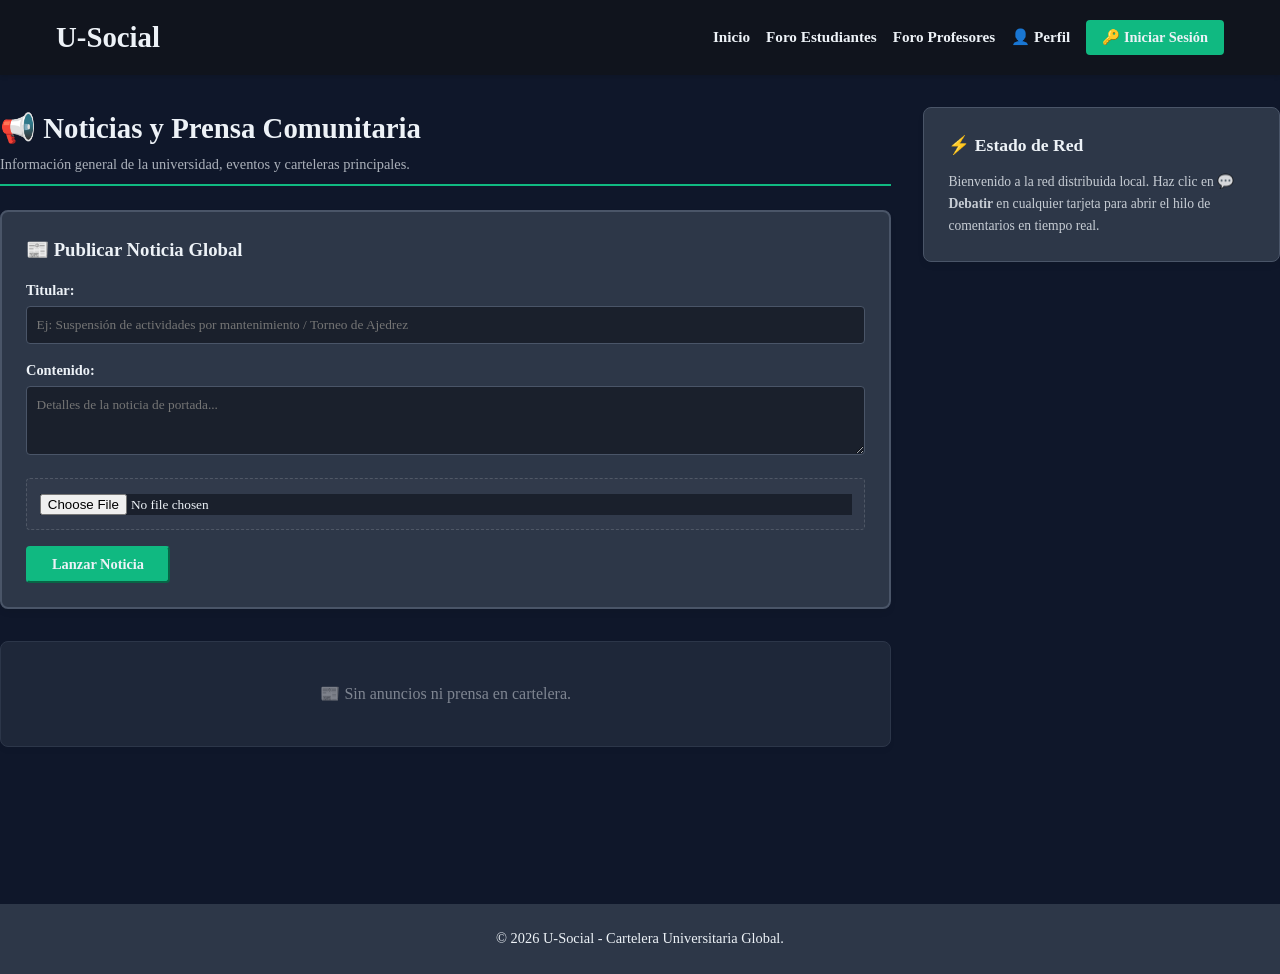
==== commit f5e103b2: "Versión final" ====
--- a/index.html
+++ b/index.html
@@ -3,392 +3,273 @@
 <head>
     <meta charset="UTF-8">
     <meta name="viewport" content="width=device-width, initial-scale=1.0">
-    <title>U-Social | Periódico Universitario</title>
+    <title>U-Social | Inicio</title>
     <link rel="stylesheet" href="css/styles.css">
+    <style>
+        body.theme-dark {
+            background-color: #0f172a !important;
+            color: #f8fafc !important;
+        }
+        .card.dinamico {
+            background: rgba(255, 255, 255, 0.03) !important;
+            border: 1px solid rgba(255, 255, 255, 0.08) !important;
+            backdrop-filter: blur(8px);
+            transition: transform 0.2s, box-shadow 0.2s;
+        }
+        .card.dinamico:hover {
+            transform: translateY(-2px);
+            box-shadow: 0 4px 12px rgba(0, 0, 0, 0.2);
+        }
+        .btn-debate {
+            display: inline-flex;
+            align-items: center;
+            gap: 6px;
+            background: rgba(16, 185, 129, 0.1);
+            color: var(--primary-color, #10b981);
+            border: 1px solid rgba(16, 185, 129, 0.2);
+            padding: 0.4rem 0.9rem;
+            border-radius: 4px;
+            font-size: 0.85rem;
+            cursor: pointer;
+            font-weight: bold;
+            text-decoration: none;
+            transition: background 0.2s;
+            margin-top: 10px;
+        }
+        .btn-debate:hover {
+            background: rgba(16, 185, 129, 0.2);
+        }
+        /* Botón de login especial en la barra superior */
+        .btn-login-navbar {
+            background: var(--primary-color, #10b981);
+            color: white !important;
+            padding: 0.4rem 1rem;
+            font-size: 0.9rem;
+            font-weight: bold;
+            border-radius: 4px;
+            text-decoration: none;
+            transition: opacity 0.2s;
+        }
+        .btn-login-navbar:hover {
+            opacity: 0.9;
+        }
+    </style>
 </head>
-<body>
+<body class="theme-dark font-comic">
 
     <header class="header">
         <div class="header-container">
-            <h1 class="logo" style="cursor:pointer;" onclick="window.location.href='index.html'">U-<span>Social</span></h1>
-            <nav class="nav">
-                <a href="index.html" class="nav-link">Inicio</a>
-                <a href="#" onclick="verificarAccesoForo('estudiantes'); return false;" class="nav-link">Foro Estudiantes</a>
-                <a href="#" onclick="verificarAccAccessoForo('profesores'); return false;" class="nav-link">Foro Profesores</a>
-                <a href="pages/login.html" id="auth-btn" class="btn-auth">Iniciar Sesión</a>
+            <h1 class="logo" style="cursor:pointer;" onclick="window.location.reload()">U-<span>Social</span></h1>
+            <nav class="nav" style="display: flex; align-items: center; gap: 1rem;">
+                <a href="index.html" class="nav-link active">Inicio</a>
+                <a href="pages/foro-estudiantes.html" class="nav-link">Foro Estudiantes</a>
+                <a href="#" onclick="redirigirForoProfesoresRaiz(event);" class="nav-link">Foro Profesores</a>
+                <a href="pages/perfil.html" id="auth-btn" class="nav-link">👤 Perfil</a>
+                
+                <a href="pages/login.html" id="login-nav-btn" class="btn-login-navbar">🔑 Iniciar Sesión</a>
+                <button id="logout-btn" class="btn-auth" onclick="cerrarSesionRaiz(event)" style="background: #ef4444; border-color: #ef4444; color: white; padding: 0.4rem 1rem; font-size: 0.9rem; cursor: pointer; border-radius: 4px; display: none;">Cerrar Sesión</button>
             </nav>
         </div>
     </header>
 
-    <div class="main-container" style="padding-top: 1.5rem; padding-bottom: 0;">
-        <div class="card" style="width: 100%; padding: 0.8rem 1.2rem; border-left: 5px solid var(--primary); background: var(--white); border-radius: 8px; box-shadow: 0 2px 4px rgba(0,0,0,0.05);">
-            <div style="display: flex; gap: 0.8rem; align-items: center;">
-                <span style="font-size: 1.3rem;">🔍</span>
-                <input type="text" id="global-search" placeholder="Escribe tu búsqueda (título, noticia, noticiero de confianza...) y presiona Enter..." style="width: 100%; padding: 0.6rem; border-radius: 6px; border: 1px solid var(--gray); background: transparent; color: inherit; font-size: 1rem; outline: none;">
-                <button type="button" onclick="ejecutarBusquedaEstiloYouTube()" style="background: var(--primary); color: white; border: none; padding: 0.6rem 1.2rem; border-radius: 6px; font-weight: bold; cursor: pointer;">Buscar</button>
+    <div class="container" style="margin-top: 2rem; display: grid; grid-template-columns: 2.5fr 1fr; gap: 2rem; min-height: 85vh;">
+        
+        <main class="main-content">
+            <div class="section-title" style="margin-bottom: 1.5rem; padding-bottom: 0.5rem; border-bottom: 2px solid var(--primary-color, #10b981);">
+                <h2 style="font-size: 1.8rem; font-weight: 800;">📢 Noticias y Prensa Comunitaria</h2>
+                <p style="opacity: 0.7; font-size: 0.9rem; margin-top: 4px;">Información general de la universidad, eventos y carteleras principales.</p>
             </div>
-        </div>
+
+            <div class="card" style="border: 2px solid var(--primary-color, #10b981); padding: 1.5rem; margin-bottom: 2rem; border-radius: 8px;">
+                <h3 style="margin-bottom: 1rem; color: var(--primary-color, #10b981); font-weight: 700;">📰 Publicar Noticia Global</h3>
+                <form id="form-noticia-inicio">
+                    <div style="margin-bottom: 1rem;">
+                        <label style="display:block; margin-bottom:0.3rem; font-weight:bold; font-size:0.9rem;">Titular:</label>
+                        <input type="text" id="news-title" required placeholder="Ej: Suspensión de actividades por mantenimiento / Torneo de Ajedrez" style="width:100%; padding:0.6rem; border:1px solid rgba(255,255,255,0.15); border-radius:4px; background:rgba(255,255,255,0.05); color:inherit; font-family:inherit;">
+                    </div>
+                    <div style="margin-bottom: 1rem;">
+                        <label style="display:block; margin-bottom:0.3rem; font-weight:bold; font-size:0.9rem;">Contenido:</label>
+                        <textarea id="news-body" required rows="3" placeholder="Detalles de la noticia de portada..." style="width:100%; padding:0.6rem; border:1px solid rgba(255,255,255,0.15); border-radius:4px; background:rgba(255,255,255,0.05); color:inherit; font-family:inherit; resize: vertical;"></textarea>
+                    </div>
+                    <div style="margin-bottom: 1rem; background:rgba(255,255,255,0.02); padding:0.8rem; border-radius:4px; border:1px dashed rgba(255,255,255,0.15);">
+                        <input type="file" id="news-file" accept="image/*, audio/*, video/*, .pdf" style="color:inherit; cursor:pointer; width: 100%;">
+                    </div>
+                    <button type="submit" class="btn-auth" style="background:var(--primary-color, #10b981); border-color:var(--primary-color, #10b981); padding:0.5rem 1.5rem; width:auto; font-weight: bold;">Lanzar Noticia</button>
+                </form>
+            </div>
+
+            <div id="news-container" style="display: flex; flex-direction: column; gap: 1.2rem;">
+                </div>
+        </main>
+
+        <aside class="sidebar">
+            <div class="card dinamico" style="padding: 1.5rem; border-radius: 8px;">
+                <h3 style="margin-bottom: 0.8rem; font-weight: 700; font-size: 1.1rem; color: var(--primary-color, #10b981);">⚡ Estado de Red</h3>
+                <p style="font-size: 0.85rem; line-height: 1.6; opacity: 0.8; margin: 0;">
+                    Bienvenido a la red distribuida local. Haz clic en <strong>💬 Debatir</strong> en cualquier tarjeta para abrir el hilo de comentarios en tiempo real.
+                </p>
+            </div>
+        </aside>
     </div>
 
-    <!-- VISTA PRINCIPAL RESTAURADA -->
-    <main class="main-container" id="vista-inicio-dashboard">
-        
-        <section class="section-block">
-            <!-- Bloque seguro para el panel de administración -->
-            <div id="admin-form-container"></div>
-
-            <h3 class="block-title" style="border-bottom-color: var(--color-global); color: var(--color-global); margin-top: 1rem;">
-                Coreografía Informativa: Últimas Noticias
-            </h3>
-            
-            <div id="global-news-container"></div>
-        </section>
-
-        <aside class="sidebar">
-            <h4 class="sidebar-title">📅 Próximos Eventos</h4>
-            <div class="card-excerpt" style="font-size: 0.9rem; color: #4a5568; margin-bottom: 1.5rem;">
-                <p style="margin-bottom: 0.6rem;"><strong>• 18 de Junio:</strong> Sustentación de proyectos finales de Ingeniería de Software.</p>
-                <p style="margin-bottom: 0.6rem;"><strong>• 20 de Junio:</strong> Ceremonia de entrega de reconocimientos de Investigación.</p>
-            </div>
-
-            <h4 class="sidebar-title" style="border-bottom-color: var(--color-cultura);">💡 Enlaces Destacados</h4>
-            <div class="card-excerpt" style="font-size: 0.9rem; margin-bottom: 1.5rem;">
-                <a href="#" onclick="verificarAccesoForo('estudiantes'); return false;" style="color: var(--primary); text-decoration: none; display: block; margin-bottom: 0.5rem; font-weight: 600;">👉 ¡Revisa el Foro Estudiantil aquí!</a>
-            </div>
-
-            <!-- TARJETAS CON REDIRECCIÓN DINÁMICA DE PERFILES -->
-            <h4 class="sidebar-title" style="border-bottom-color: var(--primary);">👥 Perfiles Universitarios</h4>
-            
-            <a href="pages/perfil.html?user=representante" style="text-decoration: none; color: inherit; display: block; margin-bottom: 1rem;">
-                <div class="card" style="padding: 1rem; cursor: pointer; border-left: 4px solid var(--accent);">
-                    <div style="display: flex; align-items: center; gap: 0.8rem;">
-                        <div style="width: 40px; height: 40px; background: var(--accent); color: white; border-radius: 50%; display: flex; align-items: center; justify-content: center; font-weight: bold;">SG</div>
-                        <div>
-                            <h5 style="margin: 0; font-size: 0.95rem; font-weight: bold;">Santiago Gómez</h5>
-                            <p style="margin: 0; font-size: 0.75rem; color: #718096;">Ver Perfil de Representante</p>
-                        </div>
-                    </div>
-                </div>
-            </a>
-
-            <a href="pages/perfil.html?user=rectoria" style="text-decoration: none; color: inherit; display: block;">
-                <div class="card" style="padding: 1rem; cursor: pointer; border-left: 4px solid var(--primary);">
-                    <div style="display: flex; align-items: center; gap: 0.8rem;">
-                        <div style="width: 40px; height: 40px; background: var(--primary); color: white; border-radius: 50%; display: flex; align-items: center; justify-content: center; font-weight: bold;">MB</div>
-                        <div>
-                            <h5 style="margin: 0; font-size: 0.95rem; font-weight: bold;">Dra. Martha Benavídez</h5>
-                            <p style="margin: 0; font-size: 0.75rem; color: #718096;">Ver Canal de Rectoría</p>
-                        </div>
-                    </div>
-                </div>
-            </a>
-        </aside>
-    </main>
-
-    <!-- ARQUITECTURA DE RESULTADOS AISLADA TIPO YOUTUBE -->
-    <main class="main-container" id="vista-resultados-youtube" style="display: none; grid-template-columns: 1fr;">
-        <section class="section-block" style="width: 100%;">
-            <div style="display: flex; justify-content: space-between; align-items: center; margin-bottom: 1.5rem; border-bottom: 2px solid var(--gray); padding-bottom: 0.8rem;">
-                <h2 id="titulo-busqueda" style="font-weight: 800; font-size: 1.6rem; color: inherit;">🔍 Resultados de la búsqueda</h2>
-                <button onclick="volverAlInicioNormal()" style="background: #4a5568; color: white; border: none; padding: 0.5rem 1rem; border-radius: 6px; font-weight: bold; cursor: pointer;">← Volver al Inicio</button>
-            </div>
-            
-            <div id="youtube-results-container"></div>
-        </section>
-    </main>
-
-    <!-- PANEL DE ACCESIBILIDAD -->
-    <div class="accessibility-toggle" id="acc-toggle" onclick="toggleAccessibilityPanel()">⚙️</div>
-    <div class="accessibility-panel" id="acc-panel">
-        <span class="panel-close" onclick="toggleAccessibilityPanel()">✕</span>
-        <h3 style="font-size: 1.1rem; margin-bottom: 1rem; font-weight: 700;">Accesibilidad</h3>
-        <div class="panel-section">
-            <h4>Paleta de Colores</h4>
-            <select id="theme-select" class="panel-select" onchange="changeTheme(this.value)">
-                <option value="light">☀️ Modo Claro</option>
-                <option value="dark">🌑 Modo Oscuro Premium</option>
-                <option value="warm">🍂 Modo Lectura Cálido</option>
-            </select>
-        </div>
-        <div class="panel-section">
-            <h4>Tipografía</h4>
-            <select id="font-select" class="panel-select" onchange="changeFont(this.value)">
-                <option value="default">Sans-serif</option>
-                <option value="arial">Arial</option>
-                <option value="times">Times New Roman</option>
-                <option value="comic">Comic Sans</option>
-            </select>
-        </div>
-        <div class="panel-section">
-            <h4>Tamaño del Texto</h4>
-            <select id="size-select" class="panel-select" onchange="changeSize(this.value)">
-                <option value="normal">Normal</option>
-                <option value="small">Pequeño</option>
-                <option value="large">Grande</option>
-            </select>
-        </div>
-        <div class="panel-section">
-            <button id="dyslexic-btn" class="switch-btn" onclick="toggleDyslexicMode()">Modo Dislexia</button>
-        </div>
-    </div>
-
-    <footer class="footer">
-        <p>© 2026 U-Social - Red de Comunicación Universitaria.</p>
+    <footer class="footer" style="margin-top: 2rem;">
+        <p>© 2026 U-Social - Cartelera Universitaria Global.</p>
     </footer>
 
-    <script src="js/main.js"></script>
-    <script src="js/custom.js"></script>
-
-    <!-- MOTOR DE PUBLICACIONES CON ENLACES INTERACTIVOS A LOS PERFILES -->
+    <script src="js/auth.js"></script>
     <script>
-    document.addEventListener("DOMContentLoaded", () => {
-        let usuarioActivo = null;
-        try {
-            const storedUser = localStorage.getItem("usuarioSesion");
-            if (storedUser) usuarioActivo = JSON.parse(storedUser);
-        } catch (e) { console.error("Error al leer la sesión en portada:", e); }
-
-        const adminFormContainer = document.getElementById("admin-form-container");
-        const globalNewsContainer = document.getElementById("global-news-container");
-        
-        const vistaInicio = document.getElementById("vista-inicio-dashboard");
-        const vistaResultados = document.getElementById("vista-resultados-youtube");
-        const youtubeResultsContainer = document.getElementById("youtube-results-container");
-        const searchInput = document.getElementById("global-search");
-        const tituloBusqueda = document.getElementById("titulo-busqueda");
-
-        // Noticias base vinculadas a perfiles del ecosistema
-        const noticiasPorDefecto = [
-            {
-                id: 1,
-                autorUsername: "rectoria",
-                titulo: "U-Social estrena su nueva plataforma de comunicación interna",
-                meta: "Por: Dra. Martha Benavídez (Rectoría) | Hace 1 hora",
-                extracto: "Hoy se dio luz verde al ecosistema digital que unifica los foros estudiantiles, docentes y herramientas de accesibilidad premium.",
-                categoria: "global",
-                multimedia: ""
-            },
-            {
-                id: 2,
-                autorUsername: "representante",
-                titulo: "Convocatoria abierta para el torneo interfacultades de Deportes 2026",
-                meta: "Por: Santiago Gómez (Representante) | Ayer",
-                extracto: "Inscripciones abiertas desde este lunes para fútbol, baloncesto y eSports. Revisa los requisitos con tu representante.",
-                categoria: "deporte",
-                multimedia: ""
-            }
-        ];
-
-        try {
-            window.noticiasGlobales = JSON.parse(localStorage.getItem("noticias_globales"));
-            if (!window.noticiasGlobales || !Array.isArray(window.noticiasGlobales)) {
-                window.noticiasGlobales = noticiasPorDefecto;
-                localStorage.setItem("noticias_globales", JSON.stringify(window.noticiasGlobales));
-            }
-        } catch (e) {
-            window.noticiasGlobales = noticiasPorDefecto;
-        }
-
-        // CONTROL DE ACCESO AL FORMULARIO
-        if (usuarioActivo && usuarioActivo.rol === "admin") {
-            if (adminFormContainer) {
-                adminFormContainer.innerHTML = `
-                    <div class="card" style="margin-bottom: 2rem; border-top: 5px solid var(--color-global); background: var(--white); padding: 1.5rem; border-radius: 8px;">
-                        <span class="tag tag-global" style="background-color: var(--color-global); color: white; padding: 0.2rem 0.6rem; font-size: 0.75rem; border-radius: 4px; font-weight: bold;">Modo Editor Autorizado</span>
-                        <h3 style="margin-top: 0.5rem; margin-bottom: 1rem; font-weight:800; color: inherit;">✍️ Publicar Noticia en Primera Plana</h3>
-                        <div class="news-form">
-                            <div style="margin-bottom: 1rem;">
-                                <input type="text" id="news-title" placeholder="Título de la noticia" style="width:100%; padding:0.7rem; border-radius:4px; border:1px solid var(--gray); background: transparent; color: inherit;">
-                            </div>
-                            <div style="margin-bottom: 1rem;">
-                                <select id="news-category" class="panel-select" style="padding:0.7rem; width:100%; border:1px solid var(--gray); background: transparent; color: inherit;">
-                                    <option value="global">🟥 Noticia Global Institucional</option>
-                                    <option value="facultad">🟦 Novedad de Facultad / Académica</option>
-                                    <option value="deporte">🟩 Evento Deportivo</option>
-                                    <option value="cultura">🟪 Agenda Cultural y Social</option>
-                                </select>
-                            </div>
-                            <div style="margin-bottom: 1rem;">
-                                <textarea id="news-content" placeholder="Escribe el cuerpo de la noticia..." rows="4" style="width:100%; padding:0.7rem; border-radius:4px; border:1px solid var(--gray); background: transparent; color: inherit; resize:vertical;"></textarea>
-                            </div>
-                            <div style="background: var(--light); padding: 0.8rem; border-radius: 6px; margin-bottom: 1rem; border: 1px dashed var(--gray);">
-                                <p style="font-size: 0.8rem; font-weight: bold; margin-bottom: 0.4rem; color: inherit;">🖼️ Imagen Portada (Opcional):</p>
-                                <input type="file" id="news-img" accept="image/*" style="width: 100%; font-size: 0.8rem; color: inherit;">
-                            </div>
-                            <button type="button" onclick="publicarNoticiaDirecta(event)" style="width:100%; background: var(--color-global); color:white; padding:0.8rem; font-size:1rem; border:none; border-radius:4px; font-weight:bold; cursor:pointer;">🚀 Lanzar Noticia</button>
-                        </div>
-                    </div>
-                `;
-            }
-        } else {
-            if (adminFormContainer) adminFormContainer.innerHTML = "";
-        }
-
-        window.publicarNoticiaDirecta = async (e) => {
-            if (e) e.preventDefault();
-            if (!usuarioActivo || usuarioActivo.rol !== "admin") return;
-
-            const tit = document.getElementById("news-title");
-            const cat = document.getElementById("news-category");
-            const cont = document.getElementById("news-content");
-            const img = document.getElementById("news-img");
-
-            if (!tit.value.trim() || !cont.value.trim()) {
-                alert("Por favor, llena el título y contenido.");
-                return;
-            }
-
-            let b64 = "";
-            if (img && img.files && img.files[0]) {
-                const reader = new FileReader();
-                b64 = await new Promise((res) => {
-                    reader.onload = () => res(reader.result);
-                    reader.readAsDataURL(img.files[0]);
-                });
-            }
-
-            const nuevo = {
-                id: Date.now(),
-                autorUsername: "rectoria", // Vinculado al canal oficial de Rectoría
-                titulo: tit.value.trim(),
-                meta: `Por: Dra. Martha Benavídez (Rectoría) | Ahora mismo`,
-                extracto: cont.value.trim(),
-                categoria: cat.value,
-                multimedia: b64
-            };
-
-            window.noticiasGlobales.unshift(nuevo);
-            localStorage.setItem("noticias_globales", JSON.stringify(window.noticiasGlobales));
-
-            if (tit) tit.value = "";
-            if (cont) cont.value = "";
-            if (img) img.value = "";
-            
-            window.volverAlInicioNormal();
-        };
-
-        // RENDERS OPTIMIZADOS CON ENLACE DINÁMICO REAL (href="pages/perfil.html?user=...")
-        window.renderNoticiasDirectas = (lista) => {
-            if (!globalNewsContainer) return;
-            globalNewsContainer.innerHTML = "";
-            
-            lista.forEach(n => {
-                let col = `var(--color-${n.categoria || 'global'})`;
-                let im = n.multimedia ? `<img src="${n.multimedia}" style="width:100%; max-height:350px; object-fit:cover; border-radius:6px; margin-top:1rem; display:block;">` : "";
-                
-                const esAdmin = usuarioActivo && usuarioActivo.rol === "admin";
-                const botonBorrar = esAdmin ? `<button class="btn-delete-post" onclick="borrarNoticiaDirecta(${n.id}, false)" style="background:none; border:none; color:#e53e3e; cursor:pointer; font-size:0.85rem; font-weight:bold; margin-top:1rem; display:block; padding:0;">🗑️ Retirar Noticia</button>` : "";
-                
-                let targetUser = n.autorUsername || "rectoria";
-                let textoFiltro = n.meta.replace("Por: ", "");
-
-                globalNewsContainer.innerHTML += `
-                    <article class="card" style="border-top: 4px solid ${col}; margin-bottom: 1.5rem; padding: 1.5rem; border-radius: 8px; background: var(--white);">
-                        <span class="tag tag-${n.categoria}" style="display: inline-block; padding: 0.2rem 0.6rem; font-size: 0.75rem; border-radius: 4px; font-weight: bold; text-transform: uppercase;">${n.categoria}</span>
-                        <h4 style="margin-top:0.5rem; margin-bottom:0.3rem; font-weight:700; font-size:1.3rem; color: inherit;">${n.titulo}</h4>
-                        
-                        <!-- TEXTO METADATA INTERACTIVO -->
-                        <p style="font-size:0.8rem; color:#718096; margin-bottom: 0.8rem;">
-                            Por: <a href="pages/perfil.html?user=${targetUser}" style="color: var(--primary); text-decoration: none; font-weight: bold; border-bottom: 1px dashed transparent;" onmouseover="this.style.borderBottomColor='var(--primary)'" onmouseout="this.style.borderBottomColor='transparent'">${textoFiltro}</a>
-                        </p>
-                        
-                        <p style="white-space: pre-wrap; font-size:0.95rem; line-height:1.5; color: inherit;">${n.extracto}</p>
-                        ${im}
-                        ${botonBorrar}
-                    </article>
-                `;
-            });
-        };
-
-        window.ejecutarBusquedaEstiloYouTube = () => {
-            const consulta = searchInput.value.toLowerCase().trim();
-
-            if (consulta === "") {
-                window.volverAlInicioNormal();
-                return;
-            }
-
-            const filtradas = window.noticiasGlobales.filter(noticia => {
-                return (noticia.titulo || "").toLowerCase().includes(consulta) || 
-                       (noticia.extracto || "").toLowerCase().includes(consulta) || 
-                       (noticia.categoria || "").toLowerCase().includes(consulta) ||
-                       (noticia.meta || "").toLowerCase().includes(consulta);
-            });
-
-            vistaInicio.style.display = "none";
-            vistaResultados.style.display = "grid";
-            
-            tituloBusqueda.innerHTML = `🔍 Resultados para: <span style="color: var(--primary); font-style: italic;">"${searchInput.value}"</span> (${filtradas.length})`;
-            
-            youtubeResultsContainer.innerHTML = "";
-            if (filtradas.length === 0) {
-                youtubeResultsContainer.innerHTML = `
-                    <div style="text-align: center; padding: 4rem 1rem; color: #718096; background: var(--white); border-radius: 8px;">
-                        <p style="font-size: 4rem; margin-bottom: 1rem;">📭</p>
-                        <h3 style="font-weight: bold; color: inherit;">No hay resultados que coincidan</h3>
-                        <button onclick="volverAlInicioNormal()" style="margin-top: 1.5rem; background: var(--primary); color: white; border: none; padding: 0.6rem 1.2rem; border-radius: 6px; font-weight: bold; cursor: pointer;">Ver todas las noticias</button>
-                    </div>`;
-                return;
-            }
-
-            filtradas.forEach(n => {
-                let col = `var(--color-${n.categoria || 'global'})`;
-                let im = n.multimedia ? `<img src="${n.multimedia}" style="width:100%; max-height:400px; object-fit:cover; border-radius:6px; margin-top:1rem; display:block;">` : "";
-                
-                const esAdmin = usuarioActivo && usuarioActivo.rol === "admin";
-                const botonBorrar = esAdmin ? `<button class="btn-delete-post" onclick="borrarNoticiaDirecta(${n.id}, true)" style="background:none; border:none; color:#e53e3e; cursor:pointer; font-size:0.85rem; font-weight:bold; margin-top:1rem; display:block; padding:0;">🗑️ Retirar Noticia</button>` : "";
-
-                let targetUser = n.autorUsername || "rectoria";
-                let textoFiltro = n.meta.replace("Por: ", "");
-
-                youtubeResultsContainer.innerHTML += `
-                    <article class="card" style="border-top: 4px solid ${col}; margin-bottom: 1.5rem; padding: 2rem; border-radius: 8px; background: var(--white);">
-                        <span class="tag tag-${n.categoria}" style="display: inline-block; padding: 0.2rem 0.6rem; font-size: 0.75rem; border-radius: 4px; font-weight: bold; text-transform: uppercase;">${n.categoria}</span>
-                        <h4 style="margin-top:0.5rem; margin-bottom:0.3rem; font-weight:700; font-size:1.4rem; color: inherit;">${n.titulo}</h4>
-                        
-                        <p style="font-size:0.85rem; color:#718096; margin-bottom: 1rem;">
-                            Por: <a href="pages/perfil.html?user=${targetUser}" style="color: var(--primary); text-decoration: none; font-weight: bold;">${textoFiltro}</a>
-                        </p>
-                        
-                        <p style="white-space: pre-wrap; font-size: 1rem; line-height:1.6; color: inherit;">${n.extracto}</p>
-                        ${im}
-                        ${botonBorrar}
-                    </article>
-                `;
-            });
-        };
-
-        window.volverAlInicioNormal = () => {
-            if (searchInput) searchInput.value = "";
-            vistaResultados.style.display = "none";
-            vistaInicio.style.display = "grid";
-            window.renderNoticiasDirectas(window.noticiasGlobales);
-        };
-
-        if (searchInput) {
-            searchInput.addEventListener("keydown", (e) => {
-                if (e.key === "Enter") {
-                    e.preventDefault();
-                    window.ejecutarBusquedaEstiloYouTube();
+        document.addEventListener('DOMContentLoaded', () => {
+            logisticaSesionRaiz();
+            cargarNoticiasInicio();
+
+            document.getElementById('form-noticia-inicio').addEventListener('submit', function(e) {
+                e.preventDefault();
+                const titulo = document.getElementById('news-title').value.trim();
+                const cuerpo = document.getElementById('news-body').value.trim();
+                const inputFile = document.getElementById('news-file');
+                const file = (inputFile && inputFile.files.length > 0) ? inputFile.files[0] : null;
+
+                let autor = "Usuario General";
+                const sesion = localStorage.getItem('usuarioSesion');
+                if(sesion) { autor = JSON.parse(sesion).nombre; }
+
+                if (file) {
+                    const reader = new FileReader();
+                    reader.readAsDataURL(file);
+                    reader.onload = function(event) {
+                        guardarNoticia(titulo, cuerpo, autor, event.target.result, file.type, file.name);
+                    };
+                } else {
+                    guardarNoticia(titulo, cuerpo, autor, null, null, null);
                 }
             });
-        }
-
-        window.borrarNoticiaDirecta = (id, desdeResultados) => {
-            if (!usuarioActivo || usuarioActivo.rol !== "admin") return;
-            if (confirm("¿Estás seguro de que deseas retirar esta noticia?")) {
-                window.noticiasGlobales = window.noticiasGlobales.filter(n => n.id !== id);
-                localStorage.setItem("noticias_globales", JSON.stringify(window.noticiasGlobales));
-                if (desdeResultados) {
-                    window.ejecutarBusquedaEstiloYouTube();
-                } else {
-                    window.renderNoticiasDirectas(window.noticiasGlobales);
+        });
+
+        function guardarNoticia(titulo, cuerpo, autor, fileData, fileType, fileName) {
+            const ahora = new Date();
+            const fechaStr = ahora.toLocaleDateString('es-ES', { day:'numeric', month:'short', hour:'2-digit', minute:'2-digit' });
+            
+            const nuevaNoticia = {
+                id: Date.now(),
+                titulo: titulo,
+                cuerpo: cuerpo,
+                autor: autor,
+                fecha: fechaStr,
+                fileData: fileData,
+                fileType: fileType,
+                nombreArchivo: fileName,
+                comentarios: []
+            };
+
+            const noticias = JSON.parse(localStorage.getItem('posts_inicio')) || [];
+            noticias.push(nuevaNoticia);
+            localStorage.setItem('posts_inicio', JSON.stringify(noticias));
+
+            document.getElementById('form-noticia-inicio').reset();
+            cargarNoticiasInicio();
+        }
+
+        function cargarNoticiasInicio() {
+            const contenedor = document.getElementById('news-container');
+            if (!contenedor) return;
+            contenedor.innerHTML = "";
+
+            const noticias = JSON.parse(localStorage.getItem('posts_inicio')) || [];
+
+            if (noticias.length === 0) {
+                contenedor.innerHTML = `<div class="card" style="text-align:center; opacity:0.5; padding:2.5rem;"><p>📰 Sin anuncios ni prensa en cartelera.</p></div>`;
+                return;
+            }
+
+            [...noticias].reverse().forEach(item => {
+                const tarjeta = document.createElement('div');
+                tarjeta.className = 'card dinamico';
+                tarjeta.style.padding = '1.5rem';
+                tarjeta.style.borderRadius = '8px';
+
+                let adjuntoHTML = '';
+                if (item.fileData && item.fileType) {
+                    if (item.fileType.startsWith('image/')) {
+                        /* CORRECCIÓN VISUAL: Contenedor flex con altura máxima y ajuste proporcionado de la imagen */
+                        adjuntoHTML = `
+                            <div style="margin-top:14px; width:100%; max-height:380px; overflow:hidden; border-radius:8px; background:rgba(0,0,0,0.2); display:flex; justify-content:center; align-items:center;">
+                                <img src="${item.fileData}" style="width:100%; max-width:100%; height:auto; max-height:380px; object-fit: contain; display:block;">
+                            </div>
+                        `;
+                    } else if (item.fileType.startsWith('audio/')) {
+                        adjuntoHTML = `<div style="margin-top:12px;"><audio src="${item.fileData}" controls style="width:100%;"></audio></div>`;
+                    } else if (item.fileType.startsWith('video/')) {
+                        adjuntoHTML = `<div style="margin-top:12px;"><video src="${item.fileData}" controls style="width:100%; max-height:200px; background:#000; border-radius:6px;"></video></div>`;
+                    } else if (item.fileType === 'application/pdf') {
+                        adjuntoHTML = `<div style="margin-top:12px;"><a href="${item.fileData}" download="${item.nombreArchivo}" class="btn-auth" style="display:inline-flex; font-size:0.8rem; padding:0.4rem 1rem; background:#10b981; text-decoration:none; color:white; border-radius:4px;">📄 Descargar PDF</a></div>`;
+                    }
                 }
-            }
-        };
-
-        window.renderNoticiasDirectas(window.noticiasGlobales);
-    });
+
+                const numComentarios = item.comentarios ? item.comentarios.length : 0;
+
+                tarjeta.innerHTML = `
+                    <div style="display:flex; justify-content:space-between; font-size:0.8rem; opacity:0.6; margin-bottom:8px;">
+                        <strong>📢 Corresponsal: ${item.autor}</strong>
+                        <span>${item.fecha}</span>
+                    </div>
+                    <h3 style="font-size:1.4rem; font-weight:bold; margin-bottom:8px; color:var(--primary-color, #10b981);">${item.titulo}</h3>
+                    <p style="white-space:pre-wrap; opacity:0.9; font-size:0.95rem; line-height:1.6;">${item.cuerpo}</p>
+                    ${adjuntoHTML}
+                    
+                    <div style="margin-top: 12px; border-top: 1px solid rgba(255,255,255,0.05); padding-top: 8px;">
+                        <button onclick="irAlDebate('inicio', ${item.id})" class="btn-debate">
+                            💬 Debatir (${numComentarios})
+                        </button>
+                    </div>
+                `;
+                contenedor.appendChild(tarjeta);
+            });
+        }
+
+        function irAlDebate(origen, idPost) {
+            localStorage.setItem('debate_origen_key', origen);
+            localStorage.setItem('debate_post_id', idPost);
+            window.location.href = 'pages/detalle-post.html';
+        }
+
+        // LÓGICA DE BARRA SUPERIOR DINÁMICA
+        function logisticaSesionRaiz() {
+            const btnLoginNav = document.getElementById('login-nav-btn');
+            const btnLogout = document.getElementById('logout-btn');
+            const btnAuth = document.getElementById('auth-btn');
+            const sesion = localStorage.getItem('usuarioSesion');
+
+            if (sesion) {
+                if (btnLoginNav) btnLoginNav.style.display = 'none';
+                if (btnLogout) btnLogout.style.display = 'inline-block';
+                if (btnAuth) btnAuth.innerHTML = `👤 Perfil (${JSON.parse(sesion).nombre})`;
+            } else {
+                if (btnLoginNav) btnLoginNav.style.display = 'inline-block';
+                if (btnLogout) btnLogout.style.display = 'none';
+                if (btnAuth) btnAuth.innerHTML = `👤 Perfil`;
+            }
+        }
+
+        function redirigirForoProfesoresRaiz(e) {
+            if (e) e.preventDefault();
+            const sesion = localStorage.getItem('usuarioSesion');
+            if (sesion) {
+                const rol = (JSON.parse(sesion).tipo || "").toLowerCase();
+                if (['admin', 'administrador', 'profesor', 'profe', 'docente'].includes(rol)) {
+                    window.location.href = 'pages/foro-profesores.html';
+                    return;
+                }
+            }
+            alert('⛔ Acceso restringido al personal docente.');
+        }
+
+        function cerrarSesionRaiz(e) {
+            if (e) e.preventDefault();
+            if (confirm('¿Cerrar sesión activa?')) {
+                localStorage.removeItem('usuarioSesion');
+                window.location.reload();
+            }
+        }
     </script>
 </body>
 </html>
--- a/css/styles.css
+++ b/css/styles.css
@@ -1,4 +1,4 @@
-/* ==========================================================================
+/* ========================================================================== 
    1. VARIABLES DE DISEÑO (Para cambiar colores y fuentes de toda la app rápido)
    ========================================================================== */
 :root {
@@ -29,579 +29,440 @@
 body {
     background-color: var(--light);
     color: var(--dark);
-    line-height: 1.6;
-}
-
-/* ==========================================================================
-   3. BARRA DE NAVEGACIÓN (HEADER & NAVBAR)
+    line-height: 1.5;
+    min-height: 100vh;
+    display: flex;
+    flex-direction: column;
+}
+
+/* ==========================================================================
+   3. MAQUETACIÓN GENERAL (HEADER, NAVBAR, MAIN GRID, FOOTER)
    ========================================================================== */
 .header {
     background-color: var(--primary);
     color: var(--white);
-    padding: 1rem 2rem;
-    position: sticky;
-    top: 0;
-    z-index: 100;
-    box-shadow: 0 2px 10px rgba(0,0,0,0.1);
+    padding: 1rem 0;
+    box-shadow: 0 2px 4px rgba(0,0,0,0.1);
 }
 
 .header-container {
     max-width: 1200px;
     margin: 0 auto;
+    padding: 0 1rem;
     display: flex;
     justify-content: space-between;
     align-items: center;
+    flex-wrap: wrap;
+    gap: 1rem;
 }
 
 .logo {
     font-size: 1.8rem;
     font-weight: 800;
-    letter-spacing: -0.5px;
-}
-
+}
 .logo span {
     color: var(--accent);
 }
 
 .nav {
     display: flex;
+    gap: 1.5rem;
     align-items: center;
-    gap: 1.2rem;
 }
 
 .nav-link {
     color: var(--white);
     text-decoration: none;
-    font-weight: 500;
+    font-weight: 600;
     font-size: 0.95rem;
-    transition: color 0.3s ease;
-}
-
+    transition: color 0.2s;
+}
 .nav-link:hover {
     color: var(--accent);
 }
 
-/* Botón Dinámico de Autenticación / Perfil */
 .btn-auth {
     background-color: var(--accent);
     color: var(--primary);
-    padding: 0.5rem 1rem;
+    padding: 0.5rem 1.2rem;
     border-radius: 4px;
     text-decoration: none;
-    font-weight: 600;
-    transition: transform 0.2s ease, background-color 0.2s ease;
-}
-
+    font-weight: 700;
+    font-size: 0.9rem;
+    transition: opacity 0.2s;
+}
 .btn-auth:hover {
-    transform: scale(1.05);
-    background-color: #ecc94b;
-}
-
-/* ==========================================================================
-   4. DISTRIBUCIÓN PRINCIPAL (GRID DEL PERIÓDICO)
-   ========================================================================== */
+    opacity: 0.9;
+}
+
+/* Rejilla de contenido principal */
 .main-container {
     max-width: 1200px;
     margin: 2rem auto;
     padding: 0 1rem;
     display: grid;
-    grid-template-columns: 3fr 1fr; /* 3 partes para contenido, 1 para barra lateral */
+    grid-template-columns: 2.5fr 1fr;
     gap: 2rem;
-}
-
+    flex: 1;
+    width: 100%;
+}
+
+@media (max-width: 768px) {
+    .main-container {
+        grid-template-columns: 1fr;
+    }
+    .header-container {
+        flex-direction: column;
+        text-align: center;
+    }
+}
+
+.footer {
+    background-color: #2d3748;
+    color: #a0aec0;
+    text-align: center;
+    padding: 1.5rem 0;
+    font-size: 0.9rem;
+    margin-top: auto;
+}
+
+/* ==========================================================================
+   4. BLOQUES DE CONTENIDO (TARJETAS, SECCIONES, FORMULARIOS)
+   ========================================================================== */
 .section-block {
-    margin-bottom: 2.5rem;
+    display: flex;
+    flex-direction: column;
+    gap: 1.5rem;
 }
 
 .block-title {
     font-size: 1.4rem;
+    font-weight: 800;
+    padding-bottom: 0.5rem;
     border-bottom: 3px solid var(--primary);
-    padding-bottom: 0.3rem;
-    margin-bottom: 1.2rem;
+    margin-bottom: 0.5rem;
+}
+
+.card {
+    background-color: var(--white);
+    border-radius: 8px;
+    padding: 1.5rem;
+    box-shadow: 0 4px 6px rgba(0,0,0,0.05);
+    border: 1px solid var(--gray);
+}
+
+.card-title {
+    font-size: 1.25rem;
+    font-weight: 700;
     color: var(--primary);
-    font-weight: 700;
-}
-
-/* ==========================================================================
-   5. TARJETAS DE NOTICIAS & PUBLICACIONES (CARDS)
-   ========================================================================== */
-.card {
-    background: var(--white);
-    padding: 1.5rem;
-    border-radius: 8px;
-    box-shadow: 0 4px 6px rgba(0,0,0,0.02);
-    border: 1px solid var(--gray);
-    margin-bottom: 1rem;
-}
-
-.main-card {
-    border-top: 5px solid var(--color-global);
-}
-
-/* Sub-cuadrícula para bloques secundarios (Deportes, Facultades, etc.) */
-.secondary-grid {
-    display: grid;
-    grid-template-columns: 1fr 1fr;
-    gap: 1.5rem;
-}
-
-/* Etiquetas (Badges) de categorías */
+    margin-bottom: 0.5rem;
+}
+
+.card-meta {
+    font-size: 0.8rem;
+    color: #718096;
+    margin-bottom: 0.8rem;
+    font-weight: 600;
+}
+
+.card-excerpt {
+    color: #4a5568;
+    line-height: 1.6;
+}
+
+/* Etiquetas dinámicas de categorías */
 .tag {
     display: inline-block;
-    color: var(--white);
+    padding: 0.2rem 0.6rem;
     font-size: 0.75rem;
-    padding: 0.2rem 0.6rem;
     border-radius: 4px;
     font-weight: bold;
-    margin-bottom: 0.8rem;
     text-transform: uppercase;
-}
-.tag-global { background-color: var(--color-global); }
-.tag-facultad { background-color: var(--color-facultad); }
-.tag-deporte { background-color: var(--color-deporte); }
-.tag-cultura { background-color: var(--color-cultura); }
-
-.card-title {
+    color: var(--white);
     margin-bottom: 0.5rem;
-    color: #1a202c;
-    font-size: 1.25rem;
-}
-
-.card-meta {
-    font-size: 0.85rem;
-    color: #718096;
-    margin-bottom: 1rem;
-}
-
-.card-excerpt {
-    color: #4a5568;
-    font-size: 0.95rem;
-}
-
-/* ==========================================================================
-   6. BARRA LATERAL (SIDEBAR) & TARJETAS DE USUARIO
-   ========================================================================== */
+}
+.tag.global { background-color: var(--color-global); }
+.tag.facultad { background-color: var(--color-facultad); }
+.tag.deporte { background-color: var(--color-deporte); }
+.tag.cultura { background-color: var(--color-cultura); }
+
+/* Barra lateral */
 .sidebar {
-    background-color: var(--white);
-    padding: 1.5rem;
-    border-radius: 8px;
-    border: 1px solid var(--gray);
-    height: fit-content;
+    display: flex;
+    flex-direction: column;
+    gap: 1.5rem;
 }
 
 .sidebar-title {
-    border-bottom: 2px solid var(--primary);
-    padding-bottom: 0.5rem;
-    margin-bottom: 1.5rem;
-    font-size: 1.2rem;
-}
-
-/* Tarjeta miniatura de perfil (Estilo Red Social) */
-.profile-preview-card {
-    display: flex;
+    font-size: 1.1rem;
+    font-weight: 700;
+    padding-bottom: 0.4rem;
+    border-bottom: 2px solid var(--accent);
+    color: var(--primary);
+}
+
+/* Formularios uniformes */
+.news-form {
+    display: flex;
+    flex-direction: column;
     gap: 1rem;
-    margin-bottom: 1.5rem;
-    padding-bottom: 1.5rem;
-    border-bottom: 1px solid var(--gray);
-}
-
-.profile-preview-card:last-child {
-    border-bottom: none;
-    margin-bottom: 0;
-}
-
-.avatar-mini {
-    width: 45px;
-    height: 45px;
+}
+
+.btn-submit {
+    background-color: var(--primary);
+    color: var(--white);
+    border: none;
+    padding: 0.6rem 1.2rem;
+    border-radius: 4px;
+    font-weight: 700;
+    cursor: pointer;
+    transition: background-color 0.2s;
+}
+.btn-submit:hover {
+    background-color: #102a45;
+}
+
+/* ==========================================================================
+   5. CAJA DE ERROR / ALERTA (BLINDADA ANTE MODO OSCURO)
+   ========================================================================== */
+.error-alert {
+    background-color: #fed7d7 !important;   /* Fondo claro fijo */
+    color: #9b2c2c !important;              /* Texto rojo oscuro visible */
+    border: 1px solid #f5c6cb !important;
+    padding: 0.75rem !important;
+    border-radius: 4px !important;
+    margin-bottom: 1.5rem !important;
+    font-size: 0.9rem !important;
+    text-align: center !important;
+    font-weight: 700 !important;
+    display: none;
+}
+
+/* ==========================================================================
+   6. CONTENEDOR FLOTANTE PREMIUM DE ACCESIBILIDAD (INYECTADO POR CUSTOM.JS)
+   ========================================================================== */
+.accessibility-toggle {
+    position: fixed;
+    bottom: 25px;
+    right: 25px;
+    background-color: var(--accent);
+    color: var(--primary);
+    width: 55px;
+    height: 55px;
     border-radius: 50%;
-    color: var(--white);
     display: flex;
     justify-content: center;
     align-items: center;
-    font-weight: bold;
-    font-size: 1rem;
-    flex-shrink: 0;
-    box-shadow: 0 2px 5px rgba(0,0,0,0.1);
-}
-
-.profile-info h5 {
-    color: #1a202c;
-    font-size: 1rem;
-    font-weight: 600;
-}
-
-/* Etiquetas por tipo de usuario */
-.user-badge {
-    font-size: 0.72rem;
-    font-weight: bold;
-    display: inline-block;
-    padding: 0.1rem 0.4rem;
-    border-radius: 4px;
-    margin: 0.2rem 0 0.5rem 0;
-}
-.badge-rep { background-color: #fef3c7; color: #d97706; }
-.badge-dean { background-color: #e0e7ff; color: #4338ca; }
-.badge-student { background-color: #e1f5fe; color: #0288d1; }
-.badge-teacher { background-color: #e8f5e9; color: #2e7d32; }
-
-.comment-text {
-    font-size: 0.85rem;
-    font-style: italic;
-    color: #4a5568;
-}
-
-/* ==========================================================================
-   7. PIE DE PÁGINA (FOOTER)
-   ========================================================================== */
-.footer {
-    background-color: var(--dark);
-    color: var(--white);
-    text-align: center;
-    padding: 1.5rem;
-    margin-top: 4rem;
-    font-size: 0.9rem;
-}
-
-/* ==========================================================================
-   8. 📱 DISEÑO RESPONSIVO (MEDIA QUERIES)
-   ========================================================================== */
-@media (max-width: 768px) {
-    /* El diseño de dos columnas pasa a una sola columna */
-    .main-container {
-        grid-template-columns: 1fr;
-        margin: 1rem auto;
-    }
-    
-    /* Las rejillas secundarias se colapsan verticalmente */
-    .secondary-grid {
-        grid-template-columns: 1fr;
-        gap: 1rem;
-    }
-
-    /* El menú de navegación se centra y se ajusta a pantallas táctiles */
-    .header-container {
-        flex-direction: column;
-        gap: 1rem;
-    }
-    
-    .nav {
-        flex-wrap: wrap;
-        justify-content: center;
-        gap: 0.8rem;
-    }
-    
-    .logo {
-        font-size: 1.6rem;
-    }
-}
-
-/* ==========================================================================
-/* ACCESIBILIDAD Y PERSONALIZACIÓN GLOBAL (FINAL ACTUALIZADO)
-/* ========================================================================== */
-
-body.font-arial, body.font-arial * { 
-    font-family: 'Arial', 'Helvetica Neue', Helvetica, sans-serif !important; 
-}
-
-body.font-comic, body.font-comic * { 
-    font-family: 'Comic Sans MS', 'Chalkboard SE', 'Comic Neue', cursive !important; 
-}
-
-body.font-times, body.font-times * { 
-    font-family: 'Times New Roman', Times, Baskerville, Georgia, serif !important; 
-}
-
-body.mode-dyslexic, body.mode-dyslexic * {
-    font-family: 'Comic Sans MS', 'Comic Neue', sans-serif !important;
-    letter-spacing: 0.15ch !important;
-    word-spacing: 1.25ex !important;
-    line-height: 1.8 !important;
-}
-
-/* Panel de Accesibilidad Flotante */
+    font-size: 1.6rem;
+    cursor: pointer;
+    box-shadow: 0 4px 10px rgba(0,0,0,0.2);
+    z-index: 9999;
+    transition: transform 0.2s;
+}
+.accessibility-toggle:hover {
+    transform: scale(1.1);
+}
+
 .accessibility-panel {
     position: fixed;
-    bottom: 20px;
-    right: 20px;
-    background: var(--white);
-    border: 2px solid var(--primary);
+    bottom: 90px;
+    right: 25px;
+    background-color: var(--white);
+    width: 300px;
     border-radius: 8px;
-    padding: 1rem;
     box-shadow: 0 4px 20px rgba(0,0,0,0.15);
+    padding: 1.5rem;
+    display: none;
     z-index: 9999;
-    max-width: 250px;
-    display: none;
-}
-
-.accessibility-toggle {
-    position: fixed;
-    bottom: 20px;
-    right: 20px;
-    background: var(--primary);
-    color: white;
-    width: 50px;
-    height: 50px;
-    border-radius: 50%;
-    display: flex;
-    justify-content: center;
-    align-items: center;
-    font-size: 1.5rem;
-    cursor: pointer;
-    box-shadow: 0 4px 10px rgba(0,0,0,0.2);
-    z-index: 10000;
-    transition: transform 0.3s;
-}
-
-.accessibility-toggle:hover { transform: scale(1.1); }
-.panel-close { float: right; cursor: pointer; font-weight: bold; color: #e53e3e; }
-.panel-section { margin-bottom: 1rem; }
-.panel-section h4 { margin-bottom: 0.3rem; color: var(--primary); font-size: 0.9rem; }
-.panel-select { width: 100%; padding: 0.4rem; border-radius: 4px; border: 1px solid var(--gray); }
+    border: 1px solid var(--gray);
+}
+
+.accessibility-panel.active {
+    display: block;
+}
+
+.panel-title {
+    font-size: 1.1rem;
+    font-weight: 800;
+    color: var(--primary);
+    margin-bottom: 1rem;
+    border-bottom: 2px solid var(--gray);
+    padding-bottom: 0.4rem;
+}
+
+.panel-section {
+    margin-bottom: 1rem;
+}
+
+.panel-section h4 {
+    font-size: 0.85rem;
+    color: #4a5568;
+    margin-bottom: 0.4rem;
+    font-weight: 700;
+}
+
+.panel-select {
+    width: 100%;
+    padding: 0.5rem;
+    border: 1px solid var(--gray);
+    border-radius: 4px;
+    background-color: var(--light);
+    font-size: 0.9rem;
+}
 
 .switch-btn {
-    background: var(--light);
+    width: 100%;
+    background-color: var(--light);
     border: 1px solid var(--gray);
     padding: 0.5rem;
-    width: 100%;
     border-radius: 4px;
+    font-weight: 600;
     cursor: pointer;
-    font-weight: bold;
+    transition: all 0.2s;
 }
 .switch-btn.active {
-    background: #38a169;
-    color: white;
-}
-/* --- Control de Tamaños de Texto Reales --- */
-body.size-small { font-size: 0.85em !important; }
-body { font-size: 1em; transition: font-size 0.15s ease; } /* Tamaño base normal */
-body.size-large { font-size: 1.2em !important; }
-
-/* ==========================================================================
-   TEMA OSCURO PREMIUM (AL FINAL DEL ARCHIVO)
-   ========================================================================== */
+    background-color: var(--color-global);
+    color: var(--white);
+    border-color: var(--color-global);
+}
+
+/* ==========================================================================
+   7. SISTEMA DE RESPUESTA A LA ACCESIBILIDAD (MOTOR DINÁMICO)
+   ========================================================================== */
+
+/* --- A. MODO OSCURO (CORREGIDO DE RAÍZ PARA EVITAR PANTALLAZOS BLANCOS) --- */
 body.theme-dark {
-    background-color: #121824 !important;
-    color: #f7fafc !important;
-}
-
-/* Encabezado / Barra de Navegación */
-body.theme-dark .header {
-    background: #1a202c !important;
-    border-bottom: 2px solid #2d3748 !important;
-    box-shadow: 0 4px 6px -1px rgba(0, 0, 0, 0.2) !important;
-}
-
-body.theme-dark .nav-link {
-    color: #e2e8f0 !important;
-}
-
-body.theme-dark .nav-link:hover {
-    color: #4fd1c5 !important;
-}
-
-/* Tarjetas, Cajas Laterales y Paneles */
-body.theme-dark .card, 
-body.theme-dark .sidebar-box, 
-body.theme-dark .accessibility-panel { 
-    background: #1a202c !important; 
-    color: #f7fafc !important;
-    border-color: #2d3748 !important;
-    box-shadow: 0 4px 12px rgba(0, 0, 0, 0.3) !important;
-}
-
-/* Textos secundarios y metadatos */
-body.theme-dark p, 
-body.theme-dark .card-excerpt, 
-body.theme-dark .card-meta,
-body.theme-dark .block-title { 
-    color: #cbd5e0 !important; 
-}
-
-/* Entradas de texto, áreas de texto y selectores */
-body.theme-dark input, 
-body.theme-dark textarea, 
-body.theme-dark select,
-body.theme-dark .panel-select {
-    background: #2d3748 !important;
-    color: #ffffff !important;
-    border: 1px solid #4a5568 !important;
-}
-
-body.theme-dark input::placeholder, 
-body.theme-dark textarea::placeholder {
-    color: #a0aec0 !important;
-}
-
-/* Ajustes especiales para el panel de configuración dentro del Modo Oscuro */
-body.theme-dark .accessibility-panel h3,
-body.theme-dark .accessibility-panel h4 {
-    color: #4fd1c5 !important;
-}
-
-body.theme-dark .switch-btn {
-    background: #2d3748 !important;
+    background-color: #1a202c !important;
+    color: #edf2f7 !important;
+}
+
+/* Forzamos texto claro en todos los elementos, EXCEPTO en la caja de alerta */
+body.theme-dark *:not(.error-alert),
+body.theme-dark .card-excerpt,
+body.theme-dark p:not(.error-alert),
+body.theme-dark h2,
+body.theme-dark h3,
+body.theme-dark h4,
+body.theme-dark .back-link { 
+    color: #edf2f7 !important;
+}
+
+/* Agregamos .login-box para que se oscurezca al unísono junto con el layout[cite: 6] */
+body.theme-dark .card,
+body.theme-dark .login-box,
+body.theme-dark .post-card,
+body.theme-dark .new-post-box,
+body.theme-dark .comments-section,
+body.theme-dark .accessibility-panel {
+    background-color: #2d3748 !important;
+    border-color: #4a5568 !important;
+}
+
+body.theme-dark header,
+body.theme-dark nav {
+    background-color: #10141d !important;
+}
+
+body.theme-dark input,
+body.theme-dark textarea,
+body.theme-dark select {
+    background-color: #1a202c !important;
     color: #edf2f7 !important;
     border-color: #4a5568 !important;
 }
 
-body.theme-dark .switch-btn.active {
-    background: #38a169 !important;
-    color: white !important;
-}
-/* ==========================================================================
-   REFUERZO ULTRA PARA FOROS Y TEXTOS REBELDES EN MODO OSCURO
-   ========================================================================== */
-body.theme-dark h1, 
-body.theme-dark h2, 
-body.theme-dark h3, 
-body.theme-dark h4, 
-body.theme-dark h5, 
-body.theme-dark h6 {
-    color: #ffffff !important; /* Blanquea todos los títulos de raíz */
-}
-
-/* Forzar que los textos de las tarjetas del foro y sus metadatos se vean claros */
-body.theme-dark .forum-post,
-body.theme-dark .reply-box,
-body.theme-dark .topic-meta,
-body.theme-dark span,
-body.theme-dark small {
-    color: #e2e8f0 !important;
-}
-
-/* Si tienes enlaces o textos de "Publicado por:" en gris oscuro, esto los rescata */
-body.theme-dark .card-meta, 
-body.theme-dark [style*="color"] {
-    /* Detecta si algún elemento traía color gris oscuro por línea y lo suaviza */
-    color: #cbd5e0 !important; 
-}
-
-/* Asegurar que las cajas de texto donde escribes en el foro no tengan letras oscuras */
-body.theme-dark form input,
-body.theme-dark form textarea,
-body.theme-dark form select {
-    color: #ffffff !important;
-    background-color: #2d3748 !important;
-}
-
-/* Corrección de etiquetas de rol dentro del foro si se quedan oscuras */
-body.theme-dark .user-badge {
-    color: #ffffff !important;
-    text-shadow: 1px 1px 2px rgba(0,0,0,0.5);
-}
-/* ==========================================================================
-   ¡SOLUCIÓN DEFINITIVA! APAGÓN DE FONDOS REBELDES EN LOS FOROS
-   ========================================================================== */
-
-/* Oscurece el contenedor principal del foro, la sección de debates y los artículos */
-body.theme-dark .forum-container,
-body.theme-dark .forum-main,
-body.theme-dark .forum-post,
-body.theme-dark .forum-box,
-body.theme-dark article,
-body.theme-dark .card {
-    background-color: #1a202c !important; /* Gris oscuro idéntico al fondo premium */
-    border: 1px solid #2d3748 !important;   /* Borde sutil para que no se pegue todo */
-    box-shadow: 0 4px 6px rgba(0, 0, 0, 0.2) !important;
-}
-
-/* Oscurece el fondo del formulario donde se crean los nuevos temas */
-body.theme-dark .forum-form-container,
-body.theme-dark #forum-form,
-body.theme-dark .create-post-box {
-    background-color: #1a202c !important;
-    border-color: #2d3748 !important;
-}
-
-/* Si usaste listas ordenadas o desordenadas para los temas del foro */
-body.theme-dark .forum-list,
-body.theme-dark .forum-item {
-    background-color: #1a202c !important;
-    border-bottom: 1px solid #2d3748 !important;
-}
-
-/* Asegurar que el área de visualización general del foro no herede fondos claros */
-body.theme-dark main,
-body.theme-dark .wrapper {
-    background-color: #121824 !important;
-}
-/* ==========================================================================
-   ¡APAGÓN TOTAL DE ESPECIFICIDAD! (Fuerza bruta para fondos rebeldes)
-   ========================================================================== */
-
-/* Buscamos la etiqueta principal de contenido y obligamos a TODOS sus elementos 
-   hijos directos e indirectos a soltar el fondo claro */
-body.theme-dark main *, 
-body.theme-dark #main-content *,
-body.theme-dark .container *,
-body.theme-dark .wrapper * {
-    /* Si el elemento tenía un fondo blanco o gris muy claro, lo obligamos a oscurecerse */
-    background-color: #1a202c !important;
-}
-
-/* Evitamos que los botones, etiquetas de rol o inputs se rompan con la regla anterior */
-body.theme-dark button,
-body.theme-dark .btn,
-body.theme-dark input,
-body.theme-dark select,
-body.theme-dark textarea,
-body.theme-dark .accessibility-panel,
-body.theme-dark .accessibility-toggle {
-    /* Mantiene sus colores específicos de control */
-    background-color: initial; 
-}
-
-/* Si tu fondo del foro usa variables CSS, las saboteamos aquí mismo */
-body.theme-dark {
-    --white: #1a202c !important;
-    --light: #121824 !important;
-    --background: #121824 !important;
-}
-
-
-/* ==========================================================================
-   🚨 PARCHES DE COMPATIBILIDAD CON EL MOTOR DINÁMICO (FOROS & PERFILES)
-   ========================================================================== */
-
-/* 1. Corrección para los textos e inputs dinámicos en Modo Oscuro */
+/* --- B. MODO CÁLIDO --- */
+body.theme-warm {
+    background-color: #f4ece1 !important;
+    color: #4a2c11 !important;
+}
+
+body.theme-warm *:not(.error-alert),
+body.theme-warm .card-excerpt,
+body.theme-warm p:not(.error-alert),
+body.theme-warm h2,
+body.theme-warm h3,
+body.theme-warm h4,
+body.theme-warm .back-link {
+    color: #4a2c11 !important;
+}
+
+body.theme-warm .card,
+body.theme-warm .login-box,
+body.theme-warm .post-card,
+body.theme-warm .new-post-box,
+body.theme-warm .comments-section,
+body.theme-warm .accessibility-panel {
+    background-color: #fbf7f0 !important;
+    border-color: #e2d7c5 !important;
+}
+
+body.theme-warm header,
+body.theme-warm nav {
+    background-color: #3b220b !important;
+}
+
+body.theme-warm input,
+body.theme-warm textarea,
+body.theme-warm select {
+    background-color: #f4ece1 !important;
+    color: #4a2c11 !important;
+    border-color: #e2d7c5 !important;
+}
+
+/* --- C. TIPOGRAFÍAS --- */
+body.font-arial, body.font-arial * {
+    font-family: Arial, Helvetica, sans-serif !important;
+}
+body.font-comic, body.font-comic * {
+    font-family: 'Comic Sans MS', 'Comic Sans', cursive !important;
+}
+body.font-times, body.font-times * {
+    font-family: 'Times New Roman', Times, serif !important;
+}
+
+/* --- D. TAMAÑOS --- */
+body.size-small, body.size-small * {
+    font-size: 0.88rem !important;
+}
+body.size-large, body.size-large * {
+    font-size: 1.22rem !important;
+}
+
+/* --- E. ALTA DISLEXIA --- */
+body.dyslexic-mode, body.dyslexic-mode * {
+    font-family: 'OpenDyslexic', 'Comic Sans MS', sans-serif !important;
+    letter-spacing: 0.12em !important;
+    word-spacing: 0.25em !important;
+    line-height: 1.75 !important;
+}
+
+/* ==========================================================================
+   8. PROTECCIONES Y SOPORTE PARA ELEMENTOS DINÁMICOS
+   ========================================================================== */
 body.theme-dark select option,
 body.theme-dark .panel-select option {
     background-color: #1a202c !important;
     color: #edf2f7 !important;
 }
 
-/* 2. Protección para la jerarquía visual de comentarios (Respuestas) */
 body.theme-dark .comments-list div,
 body.theme-dark main .comments-list > div {
-    background-color: #2d3748 !important; /* Gris intermedio para resaltar el comentario */
+    background-color: #2d3748 !important;
     border-left: 3px solid #4a5568 !important;
     color: #edf2f7 !important;
 }
 
 body.theme-warm .comments-list div,
 body.theme-warm main .comments-list > div {
-    background-color: #f3e9dc !important; /* Sepia suave para el comentario */
+    background-color: #f3e9dc !important;
     border-left: 3px solid #c5a880 !important;
     color: #4a2c11 !important;
 }
 
-/* 3. Mantener el color rojo de peligro en los botones de borrado dinámicos */
 body.theme-dark .btn-delete,
 body.theme-dark .btn-delete-post,
 body.theme-dark main .btn-delete,
 body.theme-dark main .btn-delete-post {
-    color: #fc8181 !important; /* Rojo claro/pastel muy visible sobre fondo oscuro */
-}
-
-body.theme-warm .btn-delete,
-body.theme-warm .btn-delete-post,
-body.theme-warm main .btn-delete,
-body.theme-warm main .btn-delete-post {
-    color: #9b2c2c !important; /* Rojo ladrillo oscuro de alta legibilidad sobre sepia */
-}
-
-/* 4. Estilos adicionales para los inputs multimedia del perfil */
-.news-form input[type="file"] {
-    color: inherit;
-    font-size: 0.85rem;
+    color: #fc8181 !important;
 }
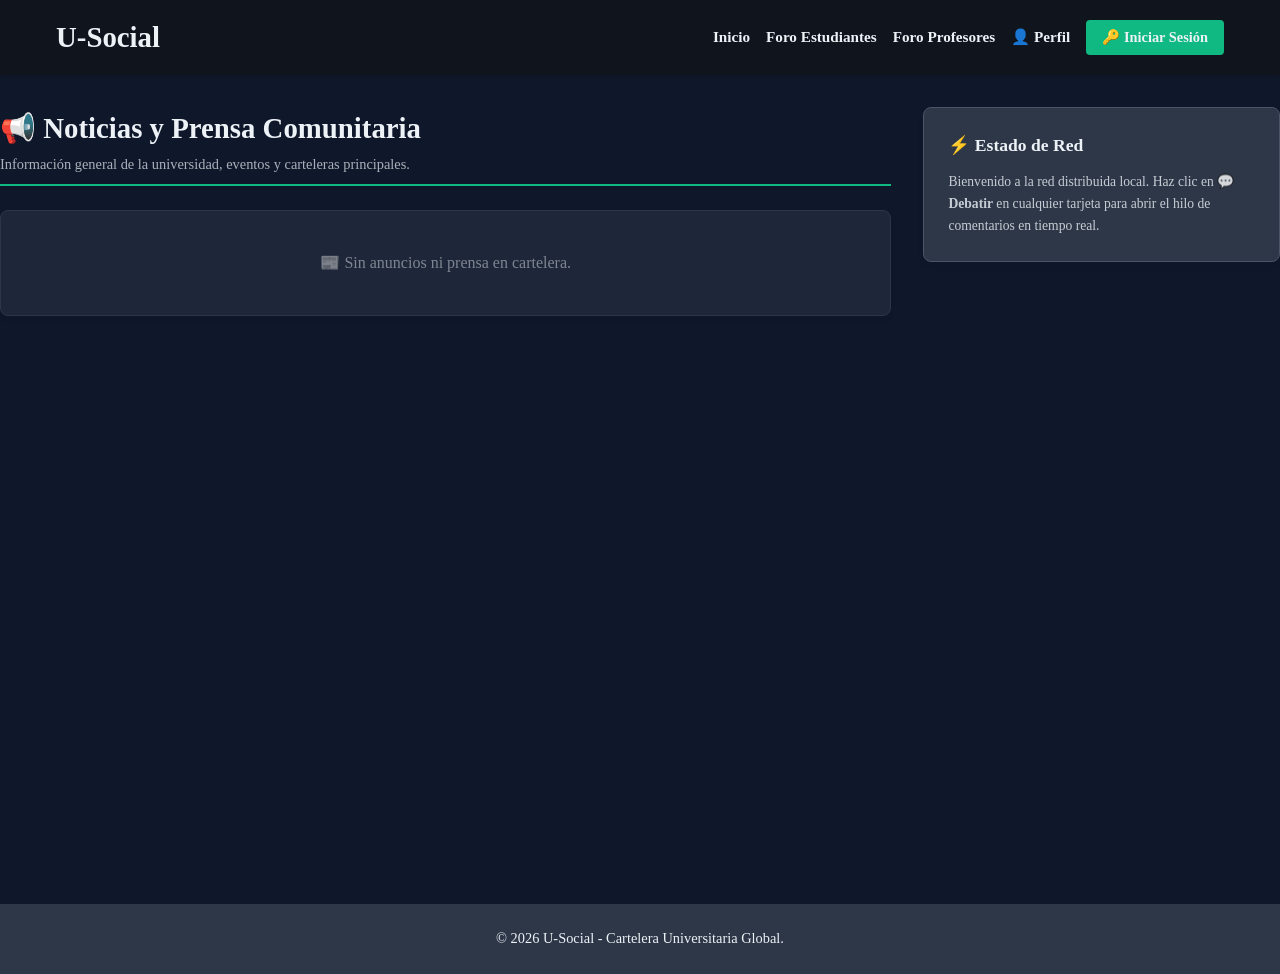
==== commit 3a15a4b2: "actualización" ====
--- a/index.html
+++ b/index.html
@@ -80,8 +80,8 @@
                 <p style="opacity: 0.7; font-size: 0.9rem; margin-top: 4px;">Información general de la universidad, eventos y carteleras principales.</p>
             </div>
 
-            <div class="card" style="border: 2px solid var(--primary-color, #10b981); padding: 1.5rem; margin-bottom: 2rem; border-radius: 8px;">
-                <h3 style="margin-bottom: 1rem; color: var(--primary-color, #10b981); font-weight: 700;">📰 Publicar Noticia Global</h3>
+            <div id="caja-publicar-inicio" class="card" style="border: 2px solid var(--primary-color, #10b981); padding: 1.5rem; margin-bottom: 2rem; border-radius: 8px; display: none;">
+                <h3 style="margin-bottom: 1rem; color: var(--primary-color, #10b981); font-weight: 700;">📰 Publicar Noticia Global (Panel Administrador)</h3>
                 <form id="form-noticia-inicio">
                     <div style="margin-bottom: 1rem;">
                         <label style="display:block; margin-bottom:0.3rem; font-weight:bold; font-size:0.9rem;">Titular:</label>
@@ -124,14 +124,20 @@
 
             document.getElementById('form-noticia-inicio').addEventListener('submit', function(e) {
                 e.preventDefault();
+                
+                // Doble validación de seguridad en cliente antes de procesar el guardado
+                const sesion = localStorage.getItem('usuarioSesion');
+                if(!sesion) return alert("Acceso denegado.");
+                const rol = (JSON.parse(sesion).tipo || "").toLowerCase();
+                if(!['admin', 'administrador'].includes(rol)) {
+                    return alert("⛔ Operación prohibida: Solo los administradores pueden alterar la cartelera principal.");
+                }
+
                 const titulo = document.getElementById('news-title').value.trim();
                 const cuerpo = document.getElementById('news-body').value.trim();
                 const inputFile = document.getElementById('news-file');
                 const file = (inputFile && inputFile.files.length > 0) ? inputFile.files[0] : null;
-
-                let autor = "Usuario General";
-                const sesion = localStorage.getItem('usuarioSesion');
-                if(sesion) { autor = JSON.parse(sesion).nombre; }
+                const autor = JSON.parse(sesion).nombre;
 
                 if (file) {
                     const reader = new FileReader();
@@ -147,7 +153,7 @@
 
         function guardarNoticia(titulo, cuerpo, autor, fileData, fileType, fileName) {
             const ahora = new Date();
-            const fechaStr = ahora.toLocaleDateString('es-ES', { day:'numeric', month:'short', hour:'2-digit', minute:'2-digit' });
+            const fechaStr = GenericFecha = ahora.toLocaleDateString('es-ES', { day:'numeric', month:'short', hour:'2-digit', minute:'2-digit' });
             
             const nuevaNoticia = {
                 id: Date.now(),
@@ -190,14 +196,13 @@
                 let adjuntoHTML = '';
                 if (item.fileData && item.fileType) {
                     if (item.fileType.startsWith('image/')) {
-                        /* CORRECCIÓN VISUAL: Contenedor flex con altura máxima y ajuste proporcionado de la imagen */
                         adjuntoHTML = `
                             <div style="margin-top:14px; width:100%; max-height:380px; overflow:hidden; border-radius:8px; background:rgba(0,0,0,0.2); display:flex; justify-content:center; align-items:center;">
                                 <img src="${item.fileData}" style="width:100%; max-width:100%; height:auto; max-height:380px; object-fit: contain; display:block;">
                             </div>
                         `;
                     } else if (item.fileType.startsWith('audio/')) {
-                        adjuntoHTML = `<div style="margin-top:12px;"><audio src="${item.fileData}" controls style="width:100%;"></audio></div>`;
+                        adjuntoHTML = `<div style="margin-top:12px;"><audio src="${item.fileData}" controls style="width:100%"></audio></div>`;
                     } else if (item.fileType.startsWith('video/')) {
                         adjuntoHTML = `<div style="margin-top:12px;"><video src="${item.fileData}" controls style="width:100%; max-height:200px; background:#000; border-radius:6px;"></video></div>`;
                     } else if (item.fileType === 'application/pdf') {
@@ -209,7 +214,7 @@
 
                 tarjeta.innerHTML = `
                     <div style="display:flex; justify-content:space-between; font-size:0.8rem; opacity:0.6; margin-bottom:8px;">
-                        <strong>📢 Corresponsal: ${item.autor}</strong>
+                        <strong>📢 Corresponsal Oficial: ${item.autor}</strong>
                         <span>${item.fecha}</span>
                     </div>
                     <h3 style="font-size:1.4rem; font-weight:bold; margin-bottom:8px; color:var(--primary-color, #10b981);">${item.titulo}</h3>
@@ -232,21 +237,33 @@
             window.location.href = 'pages/detalle-post.html';
         }
 
-        // LÓGICA DE BARRA SUPERIOR DINÁMICA
+        // LÓGICA DE BARRA SUPERIOR DINÁMICA Y CONTROL DE ROLES DE EDICIÓN
         function logisticaSesionRaiz() {
             const btnLoginNav = document.getElementById('login-nav-btn');
             const btnLogout = document.getElementById('logout-btn');
             const btnAuth = document.getElementById('auth-btn');
+            const cajaPublicar = document.getElementById('caja-publicar-inicio');
+            
             const sesion = localStorage.getItem('usuarioSesion');
 
             if (sesion) {
+                const usuario = JSON.parse(sesion);
                 if (btnLoginNav) btnLoginNav.style.display = 'none';
                 if (btnLogout) btnLogout.style.display = 'inline-block';
-                if (btnAuth) btnAuth.innerHTML = `👤 Perfil (${JSON.parse(sesion).nombre})`;
+                if (btnAuth) btnAuth.innerHTML = `👤 Perfil (${usuario.nombre})`;
+
+                // CONTROL EXCLUSIVO: Mostrar la caja de publicación solo si es admin
+                const rol = (usuario.tipo || "").toLowerCase();
+                if (['admin', 'administrador'].includes(rol)) {
+                    if (cajaPublicar) cajaPublicar.style.display = 'block';
+                } else {
+                    if (cajaPublicar) cajaPublicar.style.display = 'none';
+                }
             } else {
                 if (btnLoginNav) btnLoginNav.style.display = 'inline-block';
                 if (btnLogout) btnLogout.style.display = 'none';
                 if (btnAuth) btnAuth.innerHTML = `👤 Perfil`;
+                if (cajaPublicar) cajaPublicar.style.display = 'none'; // Oculto si no hay sesión
             }
         }
 
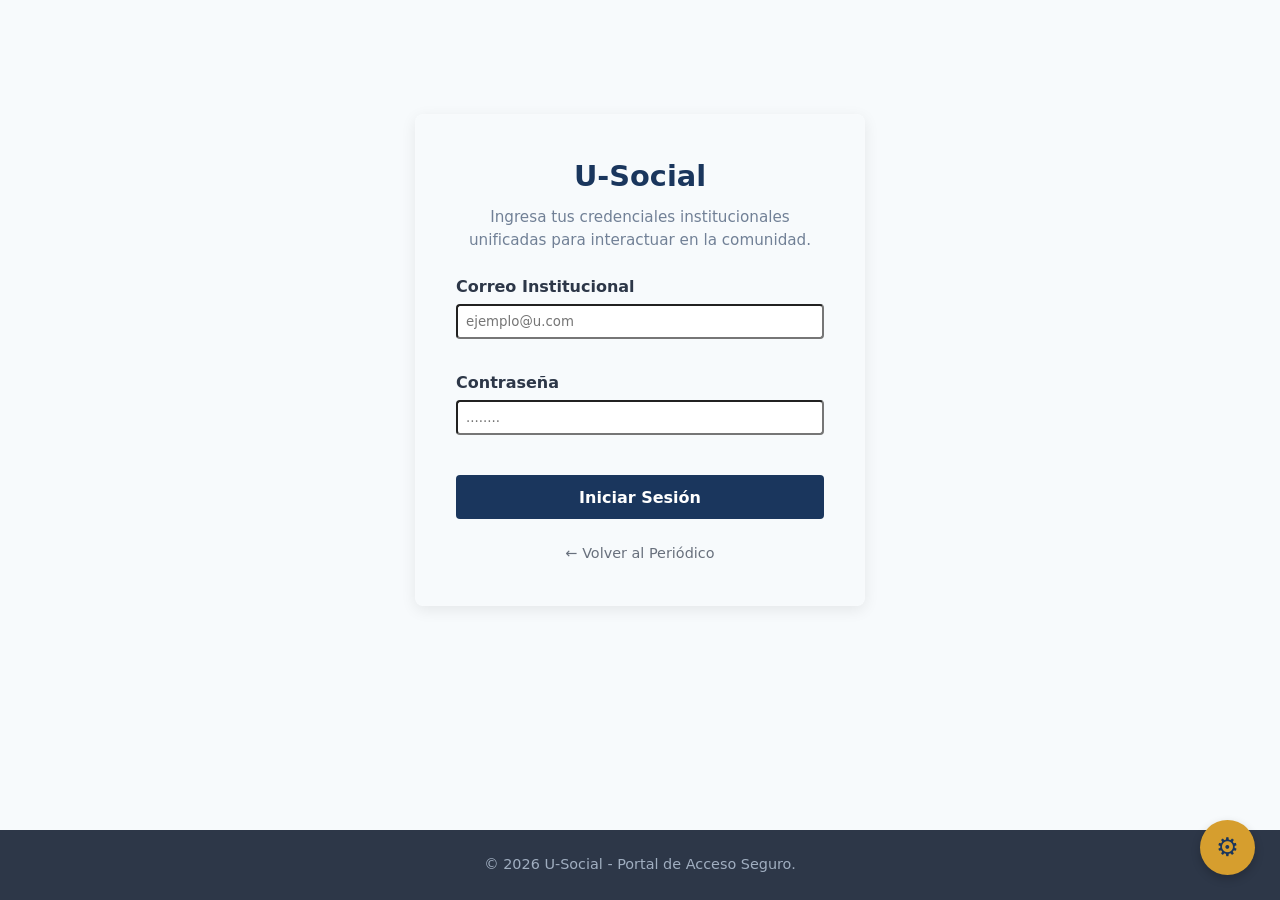
==== commit 58018258: "actu de index" ====
--- a/index.html
+++ b/index.html
@@ -4,6 +4,26 @@
     <meta charset="UTF-8">
     <meta name="viewport" content="width=device-width, initial-scale=1.0">
     <title>U-Social | Inicio</title>
+    
+    <!-- SCRIPT DE BLOQUEO INMEDIATO (CORTAFUEGOS) -->
+    <script>
+        (function() {
+            const clavesSesion = ['usuarioSesion', 'usuario', 'user', 'session'];
+            let sesionActiva = false;
+
+            for (let clave of clavesSesion) {
+                if (localStorage.getItem(clave)) {
+                    sesionActiva = true;
+                    break;
+                }
+            }
+
+            if (!sesionActiva) {
+                window.location.replace("pages/login.html");
+            }
+        })();
+    </script>
+
     <link rel="stylesheet" href="css/styles.css">
     <style>
         body.theme-dark {
@@ -39,24 +59,109 @@
         .btn-debate:hover {
             background: rgba(16, 185, 129, 0.2);
         }
-        /* Botón de login especial en la barra superior */
-        .btn-login-navbar {
+        
+        /* BOTONES DEL ADMINISTRADOR REFORZADOS */
+        .btn-admin-action {
+            display: inline-flex !important;
+            align-items: center !important;
+            gap: 4px !important;
+            padding: 0.4rem 0.8rem !important;
+            font-size: 0.8rem !important;
+            font-weight: bold !important;
+            border-radius: 4px !important;
+            cursor: pointer !important;
+            border: 1px solid transparent !important;
+            transition: background 0.2s !important;
+        }
+        .btn-edit {
+            background: rgba(234, 179, 8, 0.2) !important;
+            color: #fbbf24 !important;
+            border: 1px solid rgba(234, 179, 8, 0.4) !important;
+        }
+        .btn-edit:hover {
+            background: rgba(234, 179, 8, 0.35) !important;
+        }
+        .btn-delete {
+            background: rgba(239, 68, 68, 0.2) !important;
+            color: #f87171 !important;
+            border: 1px solid rgba(239, 68, 68, 0.4) !important;
+        }
+        .btn-delete:hover {
+            background: rgba(239, 68, 68, 0.35) !important;
+        }
+
+        /* PANEL DE ACCESIBILIDAD FLOTANTE (EL ENGRANAJE ORIGINAL) */
+        .config-accesibilidad {
+            position: fixed;
+            bottom: 25px;
+            right: 25px;
+            z-index: 99999;
+        }
+        .btn-engranaje {
             background: var(--primary-color, #10b981);
-            color: white !important;
-            padding: 0.4rem 1rem;
-            font-size: 0.9rem;
+            color: white;
+            border: none;
+            width: 50px;
+            height: 50px;
+            border-radius: 50%;
+            font-size: 1.5rem;
+            cursor: pointer;
+            box-shadow: 0 4px 15px rgba(0,0,0,0.4);
+            display: flex;
+            align-items: center;
+            justify-content: center;
+            transition: transform 0.3s cubic-bezier(0.175, 0.885, 0.32, 1.275);
+        }
+        .btn-engranaje:hover {
+            transform: scale(1.1) rotate(45deg);
+        }
+        .panel-accesibilidad {
+            display: none;
+            position: absolute;
+            bottom: 60px;
+            right: 0;
+            background: #1e293b;
+            border: 1px solid rgba(255,255,255,0.15);
+            padding: 1.2rem;
+            border-radius: 8px;
+            width: 240px;
+            box-shadow: 0 10px 25px rgba(0,0,0,0.5);
+            flex-direction: column;
+            gap: 12px;
+        }
+        .panel-accesibilidad.activo {
+            display: flex;
+        }
+        .panel-accesibilidad h4 {
+            margin: 0 0 4px 0;
+            font-size: 0.95rem;
+            color: var(--primary-color, #10b981);
+            border-bottom: 1px solid rgba(255,255,255,0.1);
+            padding-bottom: 6px;
+        }
+        .panel-accesibilidad label {
+            font-size: 0.8rem;
             font-weight: bold;
+            opacity: 0.8;
+            display: block;
+            margin-bottom: 4px;
+        }
+        .panel-accesibilidad select {
+            width: 100%;
+            padding: 0.5rem;
             border-radius: 4px;
-            text-decoration: none;
-            transition: opacity 0.2s;
-        }
-        .btn-login-navbar:hover {
-            opacity: 0.9;
+            background: #0f172a;
+            color: white;
+            border: 1px solid rgba(255,255,255,0.2);
+            font-family: inherit;
+            font-size: 0.85rem;
+            cursor: pointer;
         }
     </style>
 </head>
-<body class="theme-dark font-comic">
-
+<body class="theme-dark">
+
+    <!-- HEADER GLOBAL -->
     <header class="header">
         <div class="header-container">
             <h1 class="logo" style="cursor:pointer;" onclick="window.location.reload()">U-<span>Social</span></h1>
@@ -66,113 +171,327 @@
                 <a href="#" onclick="redirigirForoProfesoresRaiz(event);" class="nav-link">Foro Profesores</a>
                 <a href="pages/perfil.html" id="auth-btn" class="nav-link">👤 Perfil</a>
                 
-                <a href="pages/login.html" id="login-nav-btn" class="btn-login-navbar">🔑 Iniciar Sesión</a>
-                <button id="logout-btn" class="btn-auth" onclick="cerrarSesionRaiz(event)" style="background: #ef4444; border-color: #ef4444; color: white; padding: 0.4rem 1rem; font-size: 0.9rem; cursor: pointer; border-radius: 4px; display: none;">Cerrar Sesión</button>
+                <button id="logout-btn" class="btn-auth" onclick="cerrarSesionRaiz(event)" style="background: #ef4444; border-color: #ef4444; color: white; padding: 0.4rem 1rem; font-size: 0.9rem; cursor: pointer; border-radius: 4px; display: inline-block;">Cerrar Sesión</button>
             </nav>
         </div>
     </header>
 
+    <!-- CUERPO DE INICIO -->
     <div class="container" style="margin-top: 2rem; display: grid; grid-template-columns: 2.5fr 1fr; gap: 2rem; min-height: 85vh;">
         
+        <!-- COLUMNA IZQUIERDA -->
         <main class="main-content">
             <div class="section-title" style="margin-bottom: 1.5rem; padding-bottom: 0.5rem; border-bottom: 2px solid var(--primary-color, #10b981);">
                 <h2 style="font-size: 1.8rem; font-weight: 800;">📢 Noticias y Prensa Comunitaria</h2>
                 <p style="opacity: 0.7; font-size: 0.9rem; margin-top: 4px;">Información general de la universidad, eventos y carteleras principales.</p>
             </div>
 
+            <!-- PANEL DE PUBLICACIÓN / EDICIÓN -->
             <div id="caja-publicar-inicio" class="card" style="border: 2px solid var(--primary-color, #10b981); padding: 1.5rem; margin-bottom: 2rem; border-radius: 8px; display: none;">
-                <h3 style="margin-bottom: 1rem; color: var(--primary-color, #10b981); font-weight: 700;">📰 Publicar Noticia Global (Panel Administrador)</h3>
+                <h3 id="form-panel-title" style="margin-bottom: 1rem; color: var(--primary-color, #10b981); font-weight: 700;">📰 Publicar Noticia Global (Panel Administrador)</h3>
+                
                 <form id="form-noticia-inicio">
+                    <input type="hidden" id="edit-post-id" value="">
+
                     <div style="margin-bottom: 1rem;">
                         <label style="display:block; margin-bottom:0.3rem; font-weight:bold; font-size:0.9rem;">Titular:</label>
-                        <input type="text" id="news-title" required placeholder="Ej: Suspensión de actividades por mantenimiento / Torneo de Ajedrez" style="width:100%; padding:0.6rem; border:1px solid rgba(255,255,255,0.15); border-radius:4px; background:rgba(255,255,255,0.05); color:inherit; font-family:inherit;">
+                        <input type="text" id="news-title" required placeholder="Ej: Suspensión de actividades..." style="width:100%; padding:0.6rem; border:1px solid rgba(255,255,255,0.15); border-radius:4px; background:rgba(255,255,255,0.05); color:inherit; font-family:inherit;">
                     </div>
                     <div style="margin-bottom: 1rem;">
                         <label style="display:block; margin-bottom:0.3rem; font-weight:bold; font-size:0.9rem;">Contenido:</label>
-                        <textarea id="news-body" required rows="3" placeholder="Detalles de la noticia de portada..." style="width:100%; padding:0.6rem; border:1px solid rgba(255,255,255,0.15); border-radius:4px; background:rgba(255,255,255,0.05); color:inherit; font-family:inherit; resize: vertical;"></textarea>
+                        <textarea id="news-body" required rows="3" placeholder="Detalles de la noticia..." style="width:100%; padding:0.6rem; border:1px solid rgba(255,255,255,0.15); border-radius:4px; background:rgba(255,255,255,0.05); color:inherit; font-family:inherit; resize: vertical;"></textarea>
                     </div>
                     <div style="margin-bottom: 1rem; background:rgba(255,255,255,0.02); padding:0.8rem; border-radius:4px; border:1px dashed rgba(255,255,255,0.15);">
+                        <label style="display:block; margin-bottom:4px; font-size:0.8rem; opacity:0.7;" id="label-archivo">Adjuntar archivo (opcional):</label>
                         <input type="file" id="news-file" accept="image/*, audio/*, video/*, .pdf" style="color:inherit; cursor:pointer; width: 100%;">
                     </div>
-                    <button type="submit" class="btn-auth" style="background:var(--primary-color, #10b981); border-color:var(--primary-color, #10b981); padding:0.5rem 1.5rem; width:auto; font-weight: bold;">Lanzar Noticia</button>
+                    
+                    <div style="display:flex; gap:10px;">
+                        <button type="submit" id="btn-submit-form" class="btn-auth" style="background:var(--primary-color, #10b981); border-color:var(--primary-color, #10b981); padding:0.5rem 1.5rem; width:auto; font-weight: bold; cursor: pointer;">Lanzar Noticia</button>
+                        <button type="button" id="btn-cancel-edit" onclick="cancelarEdicion()" class="btn-auth" style="background:#475569; border-color:#475569; padding:0.5rem 1.5rem; width:auto; font-weight: bold; display:none; cursor: pointer;">Cancelar</button>
+                    </div>
                 </form>
             </div>
 
+            <!-- FEED DE NOTICIAS -->
             <div id="news-container" style="display: flex; flex-direction: column; gap: 1.2rem;">
-                </div>
+                <!-- Vía JS -->
+            </div>
         </main>
 
+        <!-- BARRA LATERAL -->
         <aside class="sidebar">
             <div class="card dinamico" style="padding: 1.5rem; border-radius: 8px;">
                 <h3 style="margin-bottom: 0.8rem; font-weight: 700; font-size: 1.1rem; color: var(--primary-color, #10b981);">⚡ Estado de Red</h3>
                 <p style="font-size: 0.85rem; line-height: 1.6; opacity: 0.8; margin: 0;">
-                    Bienvenido a la red distribuida local. Haz clic en <strong>💬 Debatir</strong> en cualquier tarjeta para abrir el hilo de comentarios en tiempo real.
+                    Bienvenido a la red distribuida de la comunidad universitaria. Haz clic en <strong>💬 Debatir</strong> para comentar.
                 </p>
             </div>
         </aside>
     </div>
 
+    <!-- ENGRANAJE DE CONFIGURACIÓN VISUAL -->
+    <div class="config-accesibilidad">
+        <button class="btn-engranaje" onclick="togglePanelAccesibilidad(event)">⚙️</button>
+        <div class="panel-accesibilidad" id="panel-acc">
+            <h4>Accesibilidad</h4>
+            <div>
+                <label for="select-font">Estilo de Fuente:</label>
+                <select id="select-font" onchange="cambiarTipografia(this.value)">
+                    <option value="system-ui, -apple-system, sans-serif">Por Defecto</option>
+                    <option value="'Comic Sans MS', 'Comic Sans', cursive">Lectura Fácil (Comic Sans)</option>
+                    <option value="'Courier New', Courier, monospace">Monoespaciado</option>
+                    <option value="Georgia, serif">Clásico (Serif)</option>
+                </select>
+            </div>
+            <div>
+                <label for="select-size">Tamaño de Texto:</label>
+                <select id="select-size" onchange="cambiarTamanoLetra(this.value)">
+                    <option value="14px">Pequeño</option>
+                    <option value="16px" selected>Normal</option>
+                    <option value="18px">Grande</option>
+                    <option value="22px">Muy Grande</option>
+                </select>
+            </div>
+        </div>
+    </div>
+
     <footer class="footer" style="margin-top: 2rem;">
         <p>© 2026 U-Social - Cartelera Universitaria Global.</p>
     </footer>
 
-    <script src="js/auth.js"></script>
     <script>
+        let esUsuarioAdminGlobal = false;
+
         document.addEventListener('DOMContentLoaded', () => {
-            logisticaSesionRaiz();
+            evaluarRolDeUsuario();
             cargarNoticiasInicio();
-
+            cargarPreferenciasVisuales();
+
+            setInterval(evaluarRolDeUsuario, 600);
+
+            // MANEJADOR DE ENVIOS (FORMULARIO)
             document.getElementById('form-noticia-inicio').addEventListener('submit', function(e) {
                 e.preventDefault();
                 
-                // Doble validación de seguridad en cliente antes de procesar el guardado
-                const sesion = localStorage.getItem('usuarioSesion');
-                if(!sesion) return alert("Acceso denegado.");
-                const rol = (JSON.parse(sesion).tipo || "").toLowerCase();
-                if(!['admin', 'administrador'].includes(rol)) {
-                    return alert("⛔ Operación prohibida: Solo los administradores pueden alterar la cartelera principal.");
-                }
-
+                const idEdicion = document.getElementById('edit-post-id').value;
                 const titulo = document.getElementById('news-title').value.trim();
                 const cuerpo = document.getElementById('news-body').value.trim();
                 const inputFile = document.getElementById('news-file');
                 const file = (inputFile && inputFile.files.length > 0) ? inputFile.files[0] : null;
-                const autor = JSON.parse(sesion).nombre;
+                
+                let autor = "Administrador";
+                const sesion = obtenerObjetoSesion();
+                if (sesion && sesion.nombre) autor = sesion.nombre;
 
                 if (file) {
                     const reader = new FileReader();
+                    reader.onload = function(event) {
+                        finalizarGuardado(idEdicion, titulo, cuerpo, autor, event.target.result, file.type, file.name);
+                    };
                     reader.readAsDataURL(file);
-                    reader.onload = function(event) {
-                        guardarNoticia(titulo, cuerpo, autor, event.target.result, file.type, file.name);
-                    };
                 } else {
-                    guardarNoticia(titulo, cuerpo, autor, null, null, null);
+                    let archivoPrevioData = null;
+                    let archivoPrevioType = null;
+                    let archivoPrevioName = null;
+
+                    if (idEdicion) {
+                        const noticias = JSON.parse(localStorage.getItem('posts_inicio')) || [];
+                        const enc = noticias.find(n => n.id == idEdicion);
+                        if (enc) {
+                            archivoPrevioData = enc.fileData;
+                            archivoPrevioType = enc.fileType;
+                            archivoPrevioName = enc.nombreArchivo;
+                        }
+                    }
+                    finalizarGuardado(idEdicion, titulo, cuerpo, autor, archivoPrevioData, archivoPrevioType, archivoPrevioName);
                 }
             });
         });
 
-        function guardarNoticia(titulo, cuerpo, autor, fileData, fileType, fileName) {
-            const ahora = new Date();
-            const fechaStr = GenericFecha = ahora.toLocaleDateString('es-ES', { day:'numeric', month:'short', hour:'2-digit', minute:'2-digit' });
+        // ==========================================
+        //  LÓGICA DEL ENGRANAJE DE CONFIGURACIÓN
+        // ==========================================
+        function togglePanelAccesibilidad(e) {
+            if (e) e.stopPropagation();
+            document.getElementById('panel-acc').classList.toggle('activo');
+        }
+
+        function cambiarTipografia(fuente) {
+            // Modificamos las variables CSS de raíz para sobreescribir styles.css por completo
+            document.documentElement.style.setProperty('--font-family', fuente);
+            document.documentElement.style.setProperty('--main-font', fuente);
+            document.body.style.fontFamily = fuente;
+            localStorage.setItem('pref_fuente', fuente);
+        }
+
+        function cambiarTamanoLetra(tamano) {
+            // Modifica el tamaño base de los rem/em y del body de la aplicación
+            document.documentElement.style.setProperty('--base-font-size', tamano);
+            document.body.style.fontSize = tamano;
+            localStorage.setItem('pref_tamano', tamano);
+        }
+
+        function cargarPreferenciasVisuales() {
+            const fuenteGuardada = localStorage.getItem('pref_fuente');
+            const tamanoGuardado = localStorage.getItem('pref_tamano');
             
-            const nuevaNoticia = {
-                id: Date.now(),
-                titulo: titulo,
-                cuerpo: cuerpo,
-                autor: autor,
-                fecha: fechaStr,
-                fileData: fileData,
-                fileType: fileType,
-                nombreArchivo: fileName,
-                comentarios: []
-            };
-
+            if (fuenteGuardada) {
+                cambiarTipografia(fuenteGuardada);
+                document.getElementById('select-font').value = fuenteGuardada;
+            }
+            if (tamanoGuardado) {
+                cambiarTamanoLetra(tamanoGuardado);
+                document.getElementById('select-size').value = tamanoGuardado;
+            }
+        }
+
+        // Cerrar panel al hacer clic en cualquier parte fuera del menú
+        document.addEventListener('click', function(e) {
+            const panel = document.getElementById('panel-acc');
+            const boton = document.querySelector('.btn-engranaje');
+            if (panel && !panel.contains(e.target) && e.target !== boton) {
+                panel.classList.remove('activo');
+            }
+        });
+
+        // ==========================================
+        //  LÓGICA DE CONTROL DE ROLES Y SESIONES
+        // ==========================================
+        function obtenerObjetoSesion() {
+            const claves = ['usuarioSesion', 'usuario', 'user', 'session'];
+            for (let c of claves) {
+                let data = localStorage.getItem(c);
+                if (data) {
+                    try {
+                        let objeto = JSON.parse(data);
+                        if (objeto) return objeto;
+                    } catch(e) {
+                        if (data.toLowerCase().includes('admin')) {
+                            return { tipo: 'admin', nombre: 'Administrador' };
+                        }
+                    }
+                }
+            }
+            for (let i = 0; i < localStorage.length; i++) {
+                let key = localStorage.key(i);
+                let val = localStorage.getItem(key);
+                if (val && val.toLowerCase().includes('admin')) {
+                    return { tipo: 'admin', nombre: 'Administrador' };
+                }
+            }
+            return null;
+        }
+
+        function evaluarRolDeUsuario() {
+            const btnAuth = document.getElementById('auth-btn');
+            const cajaPublicar = document.getElementById('caja-publicar-inicio');
+            const sesionData = obtenerObjetoSesion();
+
+            let esAdmin = false;
+
+            if (sesionData) {
+                const stringDeSeguridad = JSON.stringify(sesionData).toLowerCase();
+                if (stringDeSeguridad.includes('admin') || stringDeSeguridad.includes('root') || stringDeSeguridad.includes('director') || stringDeSeguridad.includes('rector')) {
+                    esAdmin = true;
+                }
+                if (btnAuth) btnAuth.innerHTML = `👤 Perfil (${sesionData.nombre || sesionData.username || 'Admin'})`;
+            }
+
+            if (esAdmin) {
+                if (!esUsuarioAdminGlobal) {
+                    esUsuarioAdminGlobal = true;
+                    cargarNoticiasInicio();
+                }
+                if (cajaPublicar) cajaPublicar.style.setProperty('display', 'block', 'important');
+            } else {
+                if (esUsuarioAdminGlobal) {
+                    esUsuarioAdminGlobal = false;
+                    cargarNoticiasInicio();
+                }
+                if (cajaPublicar) cajaPublicar.style.setProperty('display', 'none');
+            }
+        }
+
+        // ==========================================
+        //  SISTEMA CRUD DE PUBLICACIÓN DE ANUNCIOS
+        // ==========================================
+        function finalizarGuardado(id, titulo, cuerpo, autor, fileData, fileType, fileName) {
+            let noticias = JSON.parse(localStorage.getItem('posts_inicio')) || [];
+
+            if (id && id.trim() !== "") {
+                noticias = noticias.map(n => {
+                    if (n.id == id) {
+                        return {
+                            ...n,
+                            titulo: titulo,
+                            cuerpo: cuerpo,
+                            fileData: fileData,
+                            fileType: fileType,
+                            nombreArchivo: fileName
+                        };
+                    }
+                    return n;
+                });
+                alert("✏️ Cambios guardados correctamente.");
+            } else {
+                const ahora = new Date();
+                const fechaStr = ahora.toLocaleDateString('es-ES', { day:'numeric', month:'short', hour:'2-digit', minute:'2-digit' });
+                
+                const nuevaNoticia = {
+                    id: Date.now(),
+                    titulo: titulo,
+                    cuerpo: cuerpo,
+                    autor: autor,
+                    fecha: fechaStr,
+                    fileData: fileData,
+                    fileType: fileType,
+                    nombreArchivo: fileName,
+                    comentarios: []
+                };
+                noticias.push(nuevaNoticia);
+                alert("🚀 ¡Noticia publicada!");
+            }
+
+            localStorage.setItem('posts_inicio', JSON.stringify(noticias));
+            cancelarEdicion();
+            cargarNoticiasInicio();
+        }
+
+        function lanzarEditorFormulario(idPost) {
             const noticias = JSON.parse(localStorage.getItem('posts_inicio')) || [];
-            noticias.push(nuevaNoticia);
-            localStorage.setItem('posts_inicio', JSON.stringify(noticias));
-
+            const postEncontrado = noticias.find(n => n.id == idPost);
+
+            if (!postEncontrado) return;
+
+            document.getElementById('edit-post-id').value = postEncontrado.id;
+            document.getElementById('news-title').value = postEncontrado.titulo;
+            document.getElementById('news-body').value = postEncontrado.cuerpo;
+
+            document.getElementById('form-panel-title').innerText = "✏️ Modificando Publicación Activa";
+            document.getElementById('btn-submit-form').innerText = "Guardar Cambios";
+            document.getElementById('label-archivo').innerText = "Reemplazar archivo adjunto (opcional):";
+            document.getElementById('btn-cancel-edit').style.display = "inline-block";
+
+            window.scrollTo({ top: 0, behavior: 'smooth' });
+        }
+
+        function cancelarEdicion() {
             document.getElementById('form-noticia-inicio').reset();
-            cargarNoticiasInicio();
+            document.getElementById('edit-post-id').value = "";
+            document.getElementById('form-panel-title').innerText = "📰 Publicar Noticia Global (Panel Administrador)";
+            document.getElementById('btn-submit-form').innerText = "Lanzar Noticia";
+            document.getElementById('label-archivo').innerText = "Adjuntar archivo (opcional):";
+            document.getElementById('btn-cancel-edit').style.display = "none";
+        }
+
+        function eliminarNoticia(id) {
+            if (confirm("⚠️ ¿Deseas borrar permanentemente este artículo de la cartelera de inicio?")) {
+                let noticias = JSON.parse(localStorage.getItem('posts_inicio')) || [];
+                noticias = noticias.filter(n => n.id != id);
+                localStorage.setItem('posts_inicio', JSON.stringify(noticias));
+                cargarNoticiasInicio();
+            }
         }
 
         function cargarNoticiasInicio() {
@@ -210,6 +529,16 @@
                     }
                 }
 
+                let adminControlsHTML = '';
+                if (esUsuarioAdminGlobal) {
+                    adminControlsHTML = `
+                        <div style="display:flex; gap:8px; align-items:center;">
+                            <button type="button" onclick="lanzarEditorFormulario(${item.id})" class="btn-admin-action btn-edit">✏️ Editar</button>
+                            <button type="button" onclick="eliminarNoticia(${item.id})" class="btn-admin-action btn-delete">🗑️ Eliminar</button>
+                        </div>
+                    `;
+                }
+
                 const numComentarios = item.comentarios ? item.comentarios.length : 0;
 
                 tarjeta.innerHTML = `
@@ -221,10 +550,11 @@
                     <p style="white-space:pre-wrap; opacity:0.9; font-size:0.95rem; line-height:1.6;">${item.cuerpo}</p>
                     ${adjuntoHTML}
                     
-                    <div style="margin-top: 12px; border-top: 1px solid rgba(255,255,255,0.05); padding-top: 8px;">
-                        <button onclick="irAlDebate('inicio', ${item.id})" class="btn-debate">
+                    <div style="margin-top: 14px; border-top: 1px solid rgba(255,255,255,0.05); padding-top: 10px; display:flex; justify-content:space-between; align-items:center;">
+                        <button onclick="irAlDebate('inicio', ${item.id})" class="btn-debate" style="margin-top:0;">
                             💬 Debatir (${numComentarios})
                         </button>
+                        ${adminControlsHTML}
                     </div>
                 `;
                 contenedor.appendChild(tarjeta);
@@ -237,42 +567,12 @@
             window.location.href = 'pages/detalle-post.html';
         }
 
-        // LÓGICA DE BARRA SUPERIOR DINÁMICA Y CONTROL DE ROLES DE EDICIÓN
-        function logisticaSesionRaiz() {
-            const btnLoginNav = document.getElementById('login-nav-btn');
-            const btnLogout = document.getElementById('logout-btn');
-            const btnAuth = document.getElementById('auth-btn');
-            const cajaPublicar = document.getElementById('caja-publicar-inicio');
-            
-            const sesion = localStorage.getItem('usuarioSesion');
-
-            if (sesion) {
-                const usuario = JSON.parse(sesion);
-                if (btnLoginNav) btnLoginNav.style.display = 'none';
-                if (btnLogout) btnLogout.style.display = 'inline-block';
-                if (btnAuth) btnAuth.innerHTML = `👤 Perfil (${usuario.nombre})`;
-
-                // CONTROL EXCLUSIVO: Mostrar la caja de publicación solo si es admin
-                const rol = (usuario.tipo || "").toLowerCase();
-                if (['admin', 'administrador'].includes(rol)) {
-                    if (cajaPublicar) cajaPublicar.style.display = 'block';
-                } else {
-                    if (cajaPublicar) cajaPublicar.style.display = 'none';
-                }
-            } else {
-                if (btnLoginNav) btnLoginNav.style.display = 'inline-block';
-                if (btnLogout) btnLogout.style.display = 'none';
-                if (btnAuth) btnAuth.innerHTML = `👤 Perfil`;
-                if (cajaPublicar) cajaPublicar.style.display = 'none'; // Oculto si no hay sesión
-            }
-        }
-
         function redirigirForoProfesoresRaiz(e) {
             if (e) e.preventDefault();
-            const sesion = localStorage.getItem('usuarioSesion');
+            const sesion = obtenerObjetoSesion();
             if (sesion) {
-                const rol = (JSON.parse(sesion).tipo || "").toLowerCase();
-                if (['admin', 'administrador', 'profesor', 'profe', 'docente'].includes(rol)) {
+                const stringDeSeguridad = JSON.stringify(sesion).toLowerCase();
+                if (stringDeSeguridad.includes('admin') || stringDeSeguridad.includes('profesor') || stringDeSeguridad.includes('profe') || stringDeSeguridad.includes('docente')) {
                     window.location.href = 'pages/foro-profesores.html';
                     return;
                 }
@@ -283,8 +583,8 @@
         function cerrarSesionRaiz(e) {
             if (e) e.preventDefault();
             if (confirm('¿Cerrar sesión activa?')) {
-                localStorage.removeItem('usuarioSesion');
-                window.location.reload();
+                ['usuarioSesion', 'usuario', 'user', 'session'].forEach(k => localStorage.removeItem(k));
+                window.location.replace("pages/login.html");
             }
         }
     </script>
